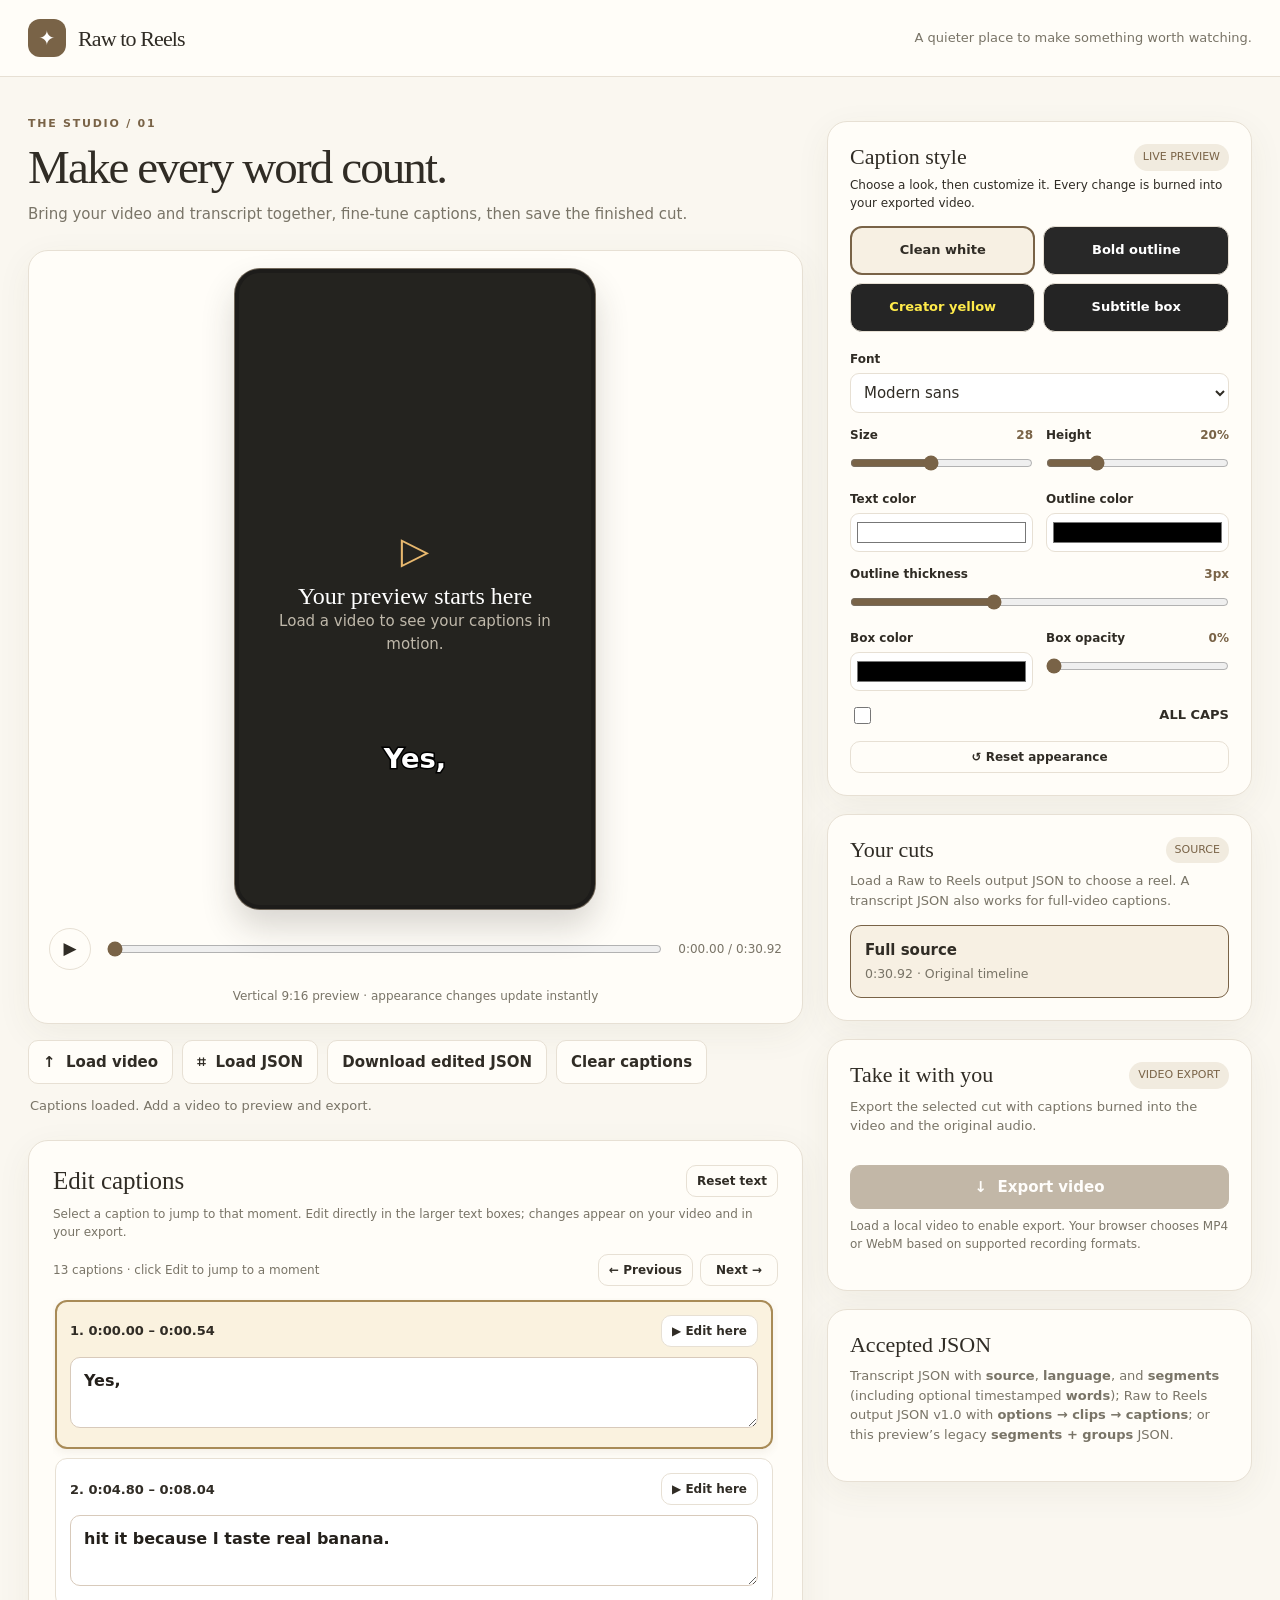
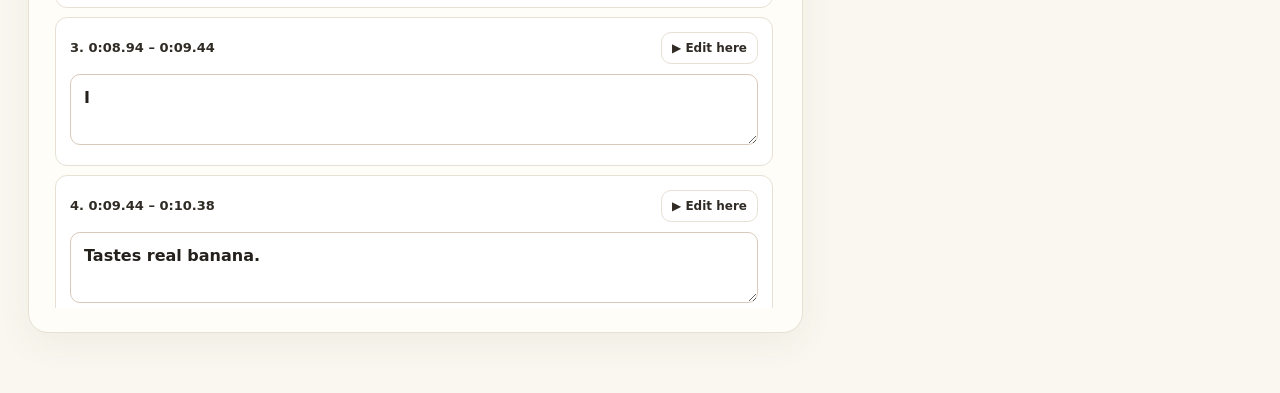
==== app/index.html @ eee66f41 "Dir set up, fodlers, files, etc" ====
<!doctype html>
<html lang="en">
<head>
<meta charset="utf-8">
<meta name="viewport" content="width=device-width,initial-scale=1">
<title>Raw to Reels · Caption Studio</title>
<style>
:root{color-scheme:light;--cream:#faf7f0;--paper:#fffdf8;--ink:#302c25;--muted:#797467;--line:#e7e0d4;--accent:#796347;--tint:#f1ebdf;--gold:#e8b86e}
*{box-sizing:border-box}body{margin:0;background:var(--cream);color:var(--ink);font:15px/1.5 system-ui,-apple-system,Segoe UI,sans-serif}button,input,select{font:inherit}button{cursor:pointer}button:disabled{opacity:.45;cursor:not-allowed}header{background:var(--paper);border-bottom:1px solid var(--line)}.shell{max-width:1320px;margin:auto;padding:0 28px}.topbar{min-height:76px;display:flex;align-items:center;justify-content:space-between;gap:20px}.brand{display:flex;align-items:center;gap:12px}.mark{width:38px;height:38px;background:var(--accent);color:white;border-radius:12px;display:grid;place-items:center;font-size:20px}.brand b{font-family:Georgia,serif;font-size:22px;font-weight:500;letter-spacing:-.04em}.topnote{color:var(--muted);font-size:13px}.layout{display:grid;grid-template-columns:minmax(0,1.55fr) minmax(310px,.85fr);gap:24px;padding-top:34px;padding-bottom:60px}.eyebrow{text-transform:uppercase;letter-spacing:.16em;font-size:11px;font-weight:700;color:var(--accent)}h1{font:normal clamp(32px,4vw,47px)/1.1 Georgia,serif;letter-spacing:-.04em;margin:8px 0 10px}h2{font:normal 22px Georgia,serif;margin:0}.intro{margin:0 0 24px;color:var(--muted)}.panel{background:var(--paper);border:1px solid var(--line);border-radius:20px;box-shadow:0 10px 35px #564a3010}.preview{padding:18px}.stage{position:relative;aspect-ratio:9/16;width:min(100%,360px);margin:0 auto;background:#24231f;border-radius:14px;overflow:hidden;display:grid;place-items:center}.stage video{width:100%;height:100%;object-fit:contain;display:none}.stage.has-video video{display:block}.placeholder{position:absolute;text-align:center;color:#bfb8aa;padding:20px}.placeholder .icon{display:block;font-size:37px;color:var(--gold);margin-bottom:5px}.placeholder strong{display:block;color:white;font:normal 24px Georgia,serif}.stage.has-video .placeholder{display:none}.caption-overlay{position:absolute;bottom:16%;left:6%;right:6%;text-align:center;color:#fff;font-size:clamp(18px,3vw,27px);font-weight:800;line-height:1.15;letter-spacing:-.025em;text-shadow:0 2px 5px #000,0 0 15px #000;pointer-events:none;white-space:pre-wrap}.caption-overlay .hot{color:#ffe49a}.playrow{display:flex;align-items:center;gap:14px;padding:19px 2px 7px}.playrow input{flex:1;min-width:65px;accent-color:var(--accent)}.time{font-size:12px;color:var(--muted);white-space:nowrap;font-variant-numeric:tabular-nums}.btn{background:var(--paper);border:1px solid var(--line);border-radius:10px;padding:10px 14px;color:var(--ink);font-weight:600;white-space:nowrap}.btn:hover:not(:disabled),.file-button:hover{background:var(--tint)}.btn.primary{background:var(--accent);border-color:var(--accent);color:#fff}.btn.primary:hover:not(:disabled){background:#5f4c35}.btn.small{font-size:12px;padding:6px 10px}.btn.play{width:42px;height:42px;border-radius:50%;padding:0;font-size:17px}.toolbar{display:flex;gap:9px;flex-wrap:wrap;margin-top:16px}.file-button{position:relative;display:inline-flex;align-items:center;justify-content:center}.file-button input{position:absolute;inset:0;width:100%;opacity:0;cursor:pointer}.status{font-size:13px;color:var(--muted);min-height:22px;margin:12px 2px 0}.status.error{color:#a54134}.sidebar{display:flex;flex-direction:column;gap:18px;padding-top:10px}.sidecard{padding:22px}.sidecard p{color:var(--muted);font-size:13px;margin:8px 0 15px}.sidehead{display:flex;justify-content:space-between;align-items:center;gap:10px}.badge{font-size:11px;color:var(--accent);background:var(--tint);border-radius:30px;padding:5px 9px;white-space:nowrap}.option{display:block;width:100%;text-align:left;border:1px solid var(--line);background:var(--paper);padding:13px 14px;margin-top:9px;border-radius:11px;color:var(--ink)}.option.active{border-color:var(--accent);background:#f7f0e3}.option strong{display:block}.option small{color:var(--muted)}.empty{border:1px dashed var(--line);border-radius:12px;padding:15px;color:var(--muted);font-size:13px;margin-top:13px}.export{width:100%;margin-top:14px}.hint{font-size:12px!important;line-height:1.5}.editcard{margin-top:22px;padding:22px}.editor-head{display:flex;align-items:center;justify-content:space-between;gap:12px}.editor-head .actions{display:flex;gap:8px}.editor{max-height:440px;overflow:auto;margin-top:14px;border-top:1px solid var(--line)}.cue{padding:13px 2px;border-bottom:1px solid var(--line)}.cue.on{background:#f8f1e5}.cue-top{display:flex;justify-content:space-between;gap:8px;align-items:center;color:var(--muted);font-size:12px;margin-bottom:7px}.cue input{width:100%;border:1px solid var(--line);border-radius:8px;background:#fff;color:var(--ink);padding:9px 11px}.cue input:focus{outline:2px solid var(--accent);outline-offset:1px}.editor-empty{color:var(--muted);font-size:13px;padding:16px 0}@media(max-width:870px){.layout{grid-template-columns:1fr}.sidebar{padding-top:0}.shell{padding-left:16px;padding-right:16px}}@media(max-width:500px){.topnote{display:none}.preview{padding:10px}.playrow{gap:8px}.sidecard,.editcard{padding:16px}}

/* Caption Studio v2 — accessible editor and WYSIWYG appearance */
.stage{container-type:inline-size;border:4px solid #1d1c1a;border-radius:25px;box-shadow:0 0 0 1px #72685a,0 18px 34px #302c2530}
.caption-overlay{bottom:20%;left:7%;right:7%;font-size:23px;line-height:1.2;font-weight:900;letter-spacing:0;text-shadow:none;overflow-wrap:anywhere;white-space:pre-wrap;z-index:3}
.caption-overlay .caption-text{display:inline-block;max-width:100%;padding:3px 9px;border-radius:7px;box-decoration-break:clone;-webkit-box-decoration-break:clone}
.preview-note{text-align:center;color:var(--muted);font-size:12px;margin:10px 0 0}
.stylecard{padding:22px}
.stylecard p{font-size:12px;margin:5px 0 14px}
.presets{display:grid;grid-template-columns:repeat(2,minmax(0,1fr));gap:8px;margin:12px 0 18px}
.preset{border:1px solid var(--line);border-radius:12px;padding:11px 8px;background:#fff;color:var(--ink);font-size:13px;font-weight:800;min-height:49px}
.preset.active{border:2px solid var(--accent);background:#f7f0e3;padding:10px 7px}
.preset[data-preset="bold"]{background:#282828;color:#fff}.preset[data-preset="yellow"]{background:#252525;color:#ffeb4a}.preset[data-preset="boxed"]{background:#242424;color:#fff}
.style-grid{display:grid;grid-template-columns:repeat(2,minmax(0,1fr));gap:13px}
.control{display:flex;flex-direction:column;gap:5px;min-width:0}
.control.wide{grid-column:1/-1}
.control>label,.control>span{font-size:12px;font-weight:700;color:var(--ink);display:flex;justify-content:space-between;gap:8px}
.control output{color:var(--accent);font-variant-numeric:tabular-nums}
.control select{width:100%;border-radius:9px;border:1px solid var(--line);padding:9px;background:#fff;color:var(--ink)}
.control input[type=range]{width:100%;accent-color:var(--accent);cursor:pointer;margin:6px 0}
.control input[type=color]{width:100%;height:39px;background:#fff;border:1px solid var(--line);border-radius:9px;cursor:pointer;padding:4px}
.control .checkrow{display:flex;align-items:center;gap:9px;font-size:13px;cursor:pointer}
.checkrow input{accent-color:var(--accent);width:17px;height:17px}
.reset-appearance{margin-top:14px;width:100%}
.editcard{padding:24px}
.editor-head h2{font-size:25px}
.editor-summary{display:flex;align-items:center;justify-content:space-between;gap:12px;margin:13px 0 7px;flex-wrap:wrap;color:var(--muted);font-size:12px}
.editor-nav{display:flex;gap:7px}
.editor-nav .btn{min-width:78px}
.editor{max-height:610px;border-top:0;margin-top:12px;scroll-behavior:smooth;padding:2px 5px 2px 2px}
.cue{padding:14px;margin-bottom:9px;border:1px solid var(--line);border-radius:12px;background:#fff;transition:border-color .14s,background .14s;scroll-margin-top:12px}
.cue.on{background:#faf2df;border:2px solid #a88b57;padding:13px;box-shadow:0 3px 10px #624c2914}
.cue-top{font-size:13px;margin-bottom:10px}
.cue-top strong{font-size:13px;color:var(--ink)}
.cue textarea{width:100%;min-height:64px;resize:vertical;border:1px solid #d8cabb;border-radius:10px;background:#fff;color:#24201b;padding:12px 13px;line-height:1.4;font-size:16px;font-weight:550;font-family:inherit}
.cue textarea:focus{outline:2px solid var(--accent);outline-offset:1px;border-color:transparent}
.cue .btn.small{background:#fff}
@media(max-width:500px){.stylecard{padding:16px}.cue textarea{font-size:16px}}
</style>
</head>
<body>
<header><div class="shell topbar"><div class="brand"><div class="mark">✦</div><b>Raw to Reels</b></div><span class="topnote">A quieter place to make something worth watching.</span></div></header>
<main class="shell layout">
<div>
<span class="eyebrow">The studio / 01</span><h1>Make every word count.</h1><p class="intro">Bring your video and transcript together, fine-tune captions, then save the finished cut.</p>
<section class="panel preview" aria-label="Video preview"><div class="stage" id="stage"><video id="video" playsinline preload="auto"></video><div class="placeholder"><span class="icon">▷</span><strong>Your preview starts here</strong><span>Load a video to see your captions in motion.</span></div><div class="caption-overlay" id="overlay" aria-live="off"><span class="caption-text" id="caption-text"></span></div></div><div class="playrow"><button class="btn play" id="play" type="button" aria-label="Play">▶</button><input id="scrub" type="range" min="0" max="30.92" step="0.001" value="0" aria-label="Playhead"><span class="time" id="time">0:00 / 0:31</span></div><p class="preview-note">Vertical 9:16 preview · appearance changes update instantly</p></section>
<div class="toolbar"><label class="btn file-button">↑ &nbsp;Load video<input id="video-file" type="file" accept="video/*,.mp4,.mov,.webm" aria-label="Load video"></label><label class="btn file-button">⌗ &nbsp;Load JSON<input id="json-file" type="file" accept=".json,application/json" aria-label="Load transcript or Raw to Reels JSON"></label><button class="btn" id="download-json" type="button">Download edited JSON</button><button class="btn" id="clear" type="button">Clear captions</button></div><p class="status" id="status" role="status">Sample captions loaded. Add a video, a transcript JSON, or a Raw to Reels output JSON.</p>
<section class="panel editcard"><div class="editor-head"><h2>Edit captions</h2><div class="actions"><button class="btn small" id="reset" type="button">Reset text</button></div></div>
<p class="hint" style="color:var(--muted);margin:8px 0 0">Select a caption to jump to that moment. Edit directly in the larger text boxes; changes appear on your video and in your export.</p>
<div class="editor-summary"><span id="cue-count">0 captions</span><div class="editor-nav"><button class="btn small" id="prev-cue" type="button">← Previous</button><button class="btn small" id="next-cue" type="button">Next →</button></div></div><div class="editor" id="editor"></div></section>
</div>
<aside class="sidebar"><section class="panel stylecard" aria-label="Caption appearance">
<div class="sidehead"><h2>Caption style</h2><span class="badge">LIVE PREVIEW</span></div><p>Choose a look, then customize it. Every change is burned into your exported video.</p>
<div class="presets" id="style-presets">
<button type="button" class="preset" data-preset="clean">Clean white</button>
<button type="button" class="preset" data-preset="bold">Bold outline</button>
<button type="button" class="preset" data-preset="yellow">Creator yellow</button>
<button type="button" class="preset" data-preset="boxed">Subtitle box</button>
</div>
<div class="style-grid">
<div class="control wide"><label for="cap-font">Font</label><select id="cap-font"><option value="system">Modern sans</option><option value="arial">Arial</option><option value="impact">Impact / condensed</option><option value="georgia">Georgia / serif</option></select></div>
<div class="control"><label for="cap-size">Size <output id="cap-size-value">28</output></label><input id="cap-size" type="range" min="14" max="46" step="1" value="28"></div>
<div class="control"><label for="cap-position">Height <output id="cap-position-value">20%</output></label><input id="cap-position" type="range" min="8" max="55" step="1" value="20"></div>
<div class="control"><label for="cap-color">Text color</label><input id="cap-color" type="color" value="#ffffff"></div>
<div class="control"><label for="cap-outline-color">Outline color</label><input id="cap-outline-color" type="color" value="#000000"></div>
<div class="control wide"><label for="cap-outline">Outline thickness <output id="cap-outline-value">3px</output></label><input id="cap-outline" type="range" min="0" max="8" step=".5" value="3"></div>
<div class="control"><label for="cap-bg-color">Box color</label><input id="cap-bg-color" type="color" value="#000000"></div>
<div class="control"><label for="cap-bg">Box opacity <output id="cap-bg-value">0%</output></label><input id="cap-bg" type="range" min="0" max="95" step="5" value="0"></div>
<div class="control wide"><label class="checkrow" for="cap-uppercase"><input type="checkbox" id="cap-uppercase"> ALL CAPS</label></div>
</div>
<button class="btn small reset-appearance" id="reset-style" type="button">↺ Reset appearance</button>
</section><section class="panel sidecard"><div class="sidehead"><h2>Your cuts</h2><span class="badge" id="option-count">SOURCE</span></div><p>Load a Raw to Reels output JSON to choose a reel. A transcript JSON also works for full-video captions.</p><div id="options"></div></section><section class="panel sidecard"><div class="sidehead"><h2>Take it with you</h2><span class="badge">VIDEO EXPORT</span></div><p>Export the selected cut with captions burned into the video and the original audio.</p><button class="btn primary export" id="export" type="button" disabled>↓ &nbsp;Export video</button><p class="hint" id="export-hint">Load a local video to enable export. Your browser chooses MP4 or WebM based on supported recording formats.</p></section><section class="panel sidecard"><h2>Accepted JSON</h2><p>Transcript JSON with <b>source</b>, <b>language</b>, and <b>segments</b> (including optional timestamped <b>words</b>); Raw to Reels output JSON v1.0 with <b>options → clips → captions</b>; or this preview’s legacy <b>segments + groups</b> JSON.</p></section></aside>
</main>
<script>
'use strict';
const $ = id => document.getElementById(id);
const video=$('video'),stage=$('stage'),scrub=$('scrub'),overlay=$('overlay'),editor=$('editor'),status=$('status');
let videoURL=null,videoFile=null,model=null,selected=-1,sourceTime=0,playing=false,exporting=false,raf=0,originalTexts=[];
const sampleWords=[
[['Yes,',0,.54],['hit',4.8,5.58],['it',5.58,6.1],['because',6.1,6.88],['I',6.88,7.16],['taste',7.16,7.38],['real',7.38,7.66],['banana.',7.66,8.04],['I',8.94,9.44]],
[['Tastes',9.44,9.64],['real',9.64,9.92],['banana.',9.92,10.38],["Let's",10.38,10.8],['go',10.8,10.9],['from',10.9,11.1],['the',11.1,11.2],['thing',11.2,11.64],['like',11.64,11.88],['that.',11.88,12.06],['The',12.34,12.56],['thing',12.56,12.72],['is',12.72,12.94],['usually',12.94,13.34],['when',13.34,13.58],['I',13.58,13.68],['have',13.68,13.84],['something',13.84,14.18],['banana',14.18,14.56]],
[["It's",14.56,15.06],['like',15.06,15.16],['that',15.16,15.3],['artificial',15.3,15.8],['gold',15.8,16.18],['banana.',16.18,16.76],['Yeah,',17.02,17.18],['like',17.22,17.4],['the',17.4,17.46],['banana',17.46,17.66],['ice',17.66,17.98],['cream',17.98,18.14],['sometimes.',18.14,18.52],['Yeah,',18.58,19.08],['I',19.08,19.44],['know',19.44,19.54],['exactly',19.54,19.76],['what',19.76,19.92],["you're",19.92,19.92],['talking',19.92,20.12],['about',20.12,20.36]],
[['But',20.36,20.88],['this',20.88,21.12],['tastes',21.12,21.28],['like',21.28,21.58],['real',21.58,22.06],['banana',22.06,22.56]],
[["It's",25.44,25.94],['hitting',25.94,26.08],['right',26.08,26.34],['literally',26.34,27],['in',27,27.44],['the',27.44,27.6],['ice',27.6,27.82],['group.',27.82,28.08],['Oh',28.2,28.36],['unbelievable.',28.36,29.52],['You',29.9,30.4],['have',30.4,30.52],['another',30.52,30.76],['one',30.76,30.92]]
];
const sampleRanges=[[[[0,0,0]]],[[[0,1,4]],[[0,5,7]]],[[[0,8,8]]],[[[1,0,2]]],[[[1,3,6]],[[1,7,9]]],[[[1,10,14]],[[1,15,18]]],[[[2,0,2]],[[2,3,5]]],[[[2,6,8]],[[2,9,12]]],[[[2,13,16]],[[2,17,20]]],[[[3,0,3]],[[3,4,5]]],[[[4,0,3]],[[4,4,7]]],[[[4,8,9]]],[[[4,10,13]]]];
const fmt=t=>`${Math.floor(t/60)}:${(t%60).toFixed(2).padStart(5,'0')}`;
function cue(start,end,text,reference){return {start,end,text,reference};}
function sample(){const cues=sampleRanges.map(lines=>{const words=lines.flatMap(line=>line.flatMap(([s,a,b])=>sampleWords[s].slice(a,b+1)));return cue(words[0][1],words.at(-1)[2],words.map(w=>w[0]).join(' '));});return {kind:'sample',raw:null,cues,options:[],extent:30.92};}
function validTime(t){return typeof t==='number'&&Number.isFinite(t)&&t>=0;}
function checkKeys(value,keys,label){if(!value||typeof value!=='object'||Array.isArray(value)||Object.keys(value).some(k=>!keys.includes(k)))throw Error(`${label} has unexpected fields.`);}
function fromReels(raw){
  checkKeys(raw,['schema_version','source','transcript_end_seconds','timestamp_unit','target_duration_seconds','options'],'Reel JSON');
  if(raw.schema_version!=='1.0'||typeof raw.source!=='string'||!validTime(raw.transcript_end_seconds)||raw.timestamp_unit!=='seconds_from_source_start')throw Error('Expected Raw to Reels output schema v1.0 with source times in seconds.');
  checkKeys(raw.target_duration_seconds,['min','max'],'Target duration');
  const target=raw.target_duration_seconds;
  if(!validTime(target.min)||!validTime(target.max)||target.min>target.max)throw Error('Invalid target duration range.');
  if(!Array.isArray(raw.options)||raw.options.length>3)throw Error('Options must contain at most three reels.');
  const seen=new Set();
  const options=raw.options.map((option,i)=>{
    checkKeys(option,['id','title','duration_seconds','clips'],`Option ${i+1}`);
    if(!/^option_[1-9][0-9]*$/.test(option.id)||seen.has(option.id)||typeof option.title!=='string'||!option.title.trim()||!Array.isArray(option.clips)||!option.clips.length||!validTime(option.duration_seconds)||option.duration_seconds===0)throw Error(`Invalid option ${i+1}.`);
    seen.add(option.id);let priorEnd=0,sum=0;
    const clips=option.clips.map((clip,j)=>{
      checkKeys(clip,['start','end','captions'],`Clip ${j+1}`);
      if(!validTime(clip.start)||!validTime(clip.end)||clip.start>=clip.end||clip.start<priorEnd||clip.end>raw.transcript_end_seconds||!Array.isArray(clip.captions)||!clip.captions.length)throw Error(`Option ${i+1}, clip ${j+1}: invalid source times or captions.`);
      priorEnd=clip.end;sum+=clip.end-clip.start;let last=clip.start;
      const captions=clip.captions.map((caption,k)=>{
        checkKeys(caption,['start','end','text'],`Caption ${k+1}`);
        if(!validTime(caption.start)||!validTime(caption.end)||caption.start<last||caption.start>=caption.end||caption.end>clip.end||typeof caption.text!=='string'||!caption.text.trim())throw Error(`Option ${i+1}, clip ${j+1}: invalid caption time or text.`);
        last=caption.end;return cue(caption.start,caption.end,caption.text,caption);
      });return {start:clip.start,end:clip.end,captions};
    });
    if(Math.abs(option.duration_seconds-Math.round(sum*100)/100)>.005)throw Error(`Option ${i+1} duration does not match its clips.`);
    return {...option,clips};
  });
  return {kind:'reels',raw,cues:[],options,extent:raw.transcript_end_seconds};
}
function fromTranscript(raw){
  if(typeof raw.source!=='string'||typeof raw.language!=='string'||!Array.isArray(raw.segments))throw Error('Transcript needs source, language, and segments.');
  let extent=0;const cues=[];
  raw.segments.forEach((seg,i)=>{
    if(!validTime(seg.start)||!validTime(seg.end)||seg.end<=seg.start||typeof seg.text!=='string')throw Error(`Segment ${i+1} needs valid start, end, and text.`);
    extent=Math.max(extent,seg.end);
    if(seg.words!==undefined){
      if(!Array.isArray(seg.words))throw Error(`Segment ${i+1} words must be an array.`);
      let batch=[],last=seg.start;
      const flush=()=>{if(batch.length){const items=batch;cues.push(cue(items[0].start,items.at(-1).end,items.map(w=>w.text).join(' '),{segment:i,words:items.map(w=>w.index)}));batch=[];}};
      seg.words.forEach((word,j)=>{
        if(typeof word.text!=='string'||!word.text.trim()||!validTime(word.start)||!validTime(word.end)||word.start<seg.start||word.end>seg.end||word.end<word.start||word.start<last)throw Error(`Segment ${i+1}, word ${j+1}: invalid text or timestamps.`);
        if(batch.length&&(batch.length>=5||word.start-last>.5))flush();
        batch.push({...word,end:Math.max(word.end,word.start+.045),index:j});last=word.end;
      });flush();
    }else if(seg.text.trim())cues.push(cue(seg.start,seg.end,seg.text,{segment:i}));
  });return {kind:'transcript',raw,cues,options:[],extent};
}
function fromLegacy(raw){
  if(!Array.isArray(raw.segments)||!Array.isArray(raw.groups))throw Error('Legacy JSON needs segments and groups.');
  let extent=0;
  raw.segments.forEach((row,i)=>{if(!Array.isArray(row))throw Error(`Invalid segment ${i+1}.`);row.forEach(w=>{if(!Array.isArray(w)||typeof w[0]!=='string'||!validTime(w[1])||!validTime(w[2])||w[2]<w[1])throw Error('Invalid legacy word.');extent=Math.max(extent,w[2]);});});
  const cues=raw.groups.map(lines=>{
    if(!Array.isArray(lines)||!lines.length)throw Error('Invalid legacy caption group.');
    const words=lines.flatMap(line=>{if(!Array.isArray(line))throw Error('Invalid legacy caption line.');return line.flatMap(r=>{if(!Array.isArray(r)||r.length!==3||!r.every(Number.isInteger)||!raw.segments[r[0]]||r[1]<0||r[2]<r[1]||r[2]>=raw.segments[r[0]].length)throw Error('Legacy group references an unknown word.');return raw.segments[r[0]].slice(r[1],r[2]+1);});});
    if(!words.length)throw Error('Empty legacy group.');return cue(words[0][1],words.at(-1)[2],words.map(w=>w[0].trim()).join(' '));
  });return {kind:'legacy',raw,cues,options:[],extent};
}
function setStatus(text,error=false){status.textContent=text;status.classList.toggle('error',error);}
function duration(){return videoURL&&Number.isFinite(video.duration)?video.duration:(model?.extent||0);}
function activeClips(){return selected<0?[{start:0,end:duration(),captions:model.cues}]:model.options[selected].clips;}
function reelDuration(){return activeClips().reduce((sum,c)=>sum+Math.max(0,c.end-c.start),0);}
function sourceAt(t){if(selected<0)return Math.min(t,duration());let elapsed=0;for(const clip of activeClips()){const length=clip.end-clip.start;if(t<elapsed+length)return clip.start+(t-elapsed);elapsed+=length;}return activeClips().at(-1)?.end||0;}
function elapsedAt(t){if(selected<0)return t;let elapsed=0;for(const c of activeClips()){if(t<c.start)return elapsed;if(t<=c.end)return elapsed+t-c.start;elapsed+=c.end-c.start;}return elapsed;}
function activeCue(time){const clip=activeClips().find(c=>time>=c.start&&time<c.end);return clip?.captions.find(c=>time>=c.start&&time<c.end)||null;}
let lastActiveIndex=-1;
function paint(){
 const total=reelDuration();scrub.max=String(total||0);scrub.value=String(Math.min(elapsedAt(sourceTime),total));
 $('time').textContent=`${fmt(Number(scrub.value))} / ${fmt(total)}`;
 const c=activeCue(sourceTime);$('caption-text').textContent=c?.text||'';
 const index=visibleCues().indexOf(c);
 if(index!==lastActiveIndex){
  editor.querySelectorAll('.cue.on').forEach(el=>el.classList.remove('on'));
  const active=editor.querySelector(`.cue[data-index="${index}"]`);
  if(active){active.classList.add('on');if(playing && !editor.contains(document.activeElement))active.scrollIntoView({behavior:'smooth',block:'nearest'});}
  lastActiveIndex=index;
 }
}
function visibleCues(){return selected<0?model.cues:activeClips().flatMap(c=>c.captions);}
function stop(){playing=false;cancelAnimationFrame(raf);video.pause();$('play').textContent='▶';$('play').setAttribute('aria-label','Play');}
function update(){stop();sourceTime=sourceAt(0);if(videoURL&&Number.isFinite(video.duration))video.currentTime=Math.min(sourceTime,video.duration);paint();renderOptions();renderEditor();}
function renderOptions(){const root=$('options');root.replaceChildren();const all=[{title:'Full source',duration:duration()},...model.options.map(o=>({title:o.title,duration:o.duration_seconds}))];all.forEach((o,i)=>{const button=document.createElement('button');button.type='button';button.className=`option${selected===i-1?' active':''}`;const title=document.createElement('strong'),sub=document.createElement('small');title.textContent=o.title;sub.textContent=`${fmt(o.duration)} · ${i?'Edited reel':'Original timeline'}`;button.append(title,sub);button.addEventListener('click',()=>{if(exporting)return;selected=i-1;update();});root.append(button);});$('option-count').textContent=model.options.length?`${model.options.length} REEL${model.options.length>1?'S':''}`:'SOURCE';}
function jumpToCue(index,scroll=true){
 const cues=visibleCues();const c=cues[Math.max(0,Math.min(index,cues.length-1))];if(!c)return;
 stop();sourceTime=c.start;if(videoURL)video.currentTime=Math.min(c.start,video.duration||c.start);
 lastActiveIndex=-1;paint();
 if(scroll)editor.querySelector(`.cue[data-index="${cues.indexOf(c)}"]`)?.scrollIntoView({behavior:'smooth',block:'nearest'});
}
function renderEditor(){
 editor.replaceChildren();lastActiveIndex=-1;const cues=visibleCues();
 $('cue-count').textContent=`${cues.length} caption${cues.length===1?'':'s'} · click Edit to jump to a moment`;
 $('prev-cue').disabled=$('next-cue').disabled=!cues.length;
 if(!cues.length){editor.innerHTML='<div class="editor-empty">No spoken captions in this selection.</div>';$('reset').disabled=true;return;}
 $('reset').disabled=false;
 const fragment=document.createDocumentFragment();
 cues.forEach((c,i)=>{
  const row=document.createElement('div');row.className='cue';row.dataset.index=i;
  const top=document.createElement('div');top.className='cue-top';
  const label=document.createElement('strong');label.textContent=`${i+1}. ${fmt(c.start)} – ${fmt(c.end)}`;
  const jump=document.createElement('button');jump.type='button';jump.className='btn small';jump.textContent='▶ Edit here';jump.addEventListener('click',()=>jumpToCue(i));
  top.append(label,jump);
  const input=document.createElement('textarea');input.rows=2;input.value=c.text;input.setAttribute('aria-label',`Caption ${i+1} text`);input.spellcheck=true;
  input.addEventListener('focus',()=>{if(!playing&&Math.abs(sourceTime-c.start)>.05)jumpToCue(i,false);});
  input.addEventListener('input',()=>{c.text=input.value;paint();});
  row.append(top,input);fragment.append(row);
 });editor.append(fragment);paint();
}
function loadModel(next){stop();model=next;selected=-1;originalTexts=next.cues.map(c=>c.text);next.options.forEach(o=>o.clips.forEach(cl=>cl.captions.forEach(c=>originalTexts.push(c.text))));update();setStatus(next.kind==='reels'?`Loaded ${next.options.length} reel option${next.options.length===1?'':'s'}. Select a cut and export it with your video.`:'Captions loaded. Add a video to preview and export.');}
function allCues(){return [...model.cues,...model.options.flatMap(o=>o.clips.flatMap(c=>c.captions))];}
$('prev-cue').addEventListener('click',()=>jumpToCue(Math.max(0,(visibleCues().findIndex(c=>c===activeCue(sourceTime))<0?visibleCues().findIndex(c=>c.start>sourceTime):visibleCues().findIndex(c=>c===activeCue(sourceTime)))-1)));
$('next-cue').addEventListener('click',()=>{const cues=visibleCues();const current=cues.findIndex(c=>c===activeCue(sourceTime));const upcoming=cues.findIndex(c=>c.start>sourceTime+.025);jumpToCue(upcoming>=0?upcoming:Math.min(cues.length-1,current+1));});
$('reset').addEventListener('click',()=>{allCues().forEach((c,i)=>{c.text=originalTexts[i];if(c.reference&&model.kind==='reels')c.reference.text=c.text;});renderEditor();});
$('clear').addEventListener('click',()=>loadModel({kind:'empty',raw:null,cues:[],options:[],extent:videoURL?duration():0}));
$('json-file').addEventListener('change',async e=>{const file=e.target.files[0];if(!file)return;try{const raw=JSON.parse(await file.text());const next=raw.schema_version!==undefined||raw.options!==undefined?fromReels(raw):Array.isArray(raw.segments)&&raw.groups!==undefined?fromLegacy(raw):fromTranscript(raw);loadModel(next);}catch(err){setStatus(`Could not load JSON: ${err.message}`,true);}e.target.value='';});
$('download-json').addEventListener('click',()=>{let payload;if(model.kind==='reels'){allCues().forEach(c=>{if(c.reference)c.reference.text=c.text;});payload=model.raw;}else if(model.kind==='transcript'){payload=structuredClone(model.raw);model.cues.forEach(c=>{if(c.reference?.words){const words=payload.segments[c.reference.segment].words;const edited=c.text.trim().split(/\s+/);if(edited.length===c.reference.words.length)c.reference.words.forEach((index,i)=>words[index].text=edited[i]);else payload.segments[c.reference.segment].text=c.text;}else if(c.reference)payload.segments[c.reference.segment].text=c.text;});}else payload={segments:allCues().map(c=>[[c.text,c.start,c.end]]),groups:allCues().map((_,i)=>[[[i,0,0]]])};const url=URL.createObjectURL(new Blob([JSON.stringify(payload,null,2)],{type:'application/json'}));const a=document.createElement('a');a.href=url;a.download='edited_captions.json';a.click();setTimeout(()=>URL.revokeObjectURL(url),60000);});
$('video-file').addEventListener('change',e=>{const file=e.target.files[0];if(!file)return;stop();if(videoURL)URL.revokeObjectURL(videoURL);videoFile=file;videoURL=URL.createObjectURL(file);video.src=videoURL;stage.classList.add('has-video');$('export').disabled=false;$('export-hint').textContent='Recording happens in real time. Keep this tab open until your download begins.';video.addEventListener('loadedmetadata',()=>{if(model.kind==='empty')model.extent=video.duration;update();},{once:true});setStatus(`Video ready: ${file.name}. Captions and audio will be included in export.`);e.target.value='';});
function tick(){if(!playing)return;sourceTime=videoURL?video.currentTime:sourceTime+1/60;if(selected>=0){const clips=activeClips();const current=clips.find(c=>sourceTime>=c.start-.03&&sourceTime<c.end-.02);if(!current){const next=clips.find(c=>c.start>=sourceTime-.05);if(next){sourceTime=next.start;if(videoURL)video.currentTime=next.start;}else{sourceTime=clips.at(-1).end;stop();paint();return;}}}if(sourceTime>=duration()){stop();paint();return;}paint();raf=requestAnimationFrame(tick);}
$('play').addEventListener('click',async()=>{if(exporting)return;if(playing){stop();return;}if(elapsedAt(sourceTime)>=reelDuration()-.01){sourceTime=sourceAt(0);}if(videoURL){video.currentTime=sourceTime;try{await video.play();}catch(err){setStatus(`Video cannot play: ${err.message}`,true);return;}}playing=true;$('play').textContent='Ⅱ';$('play').setAttribute('aria-label','Pause');raf=requestAnimationFrame(tick);});
scrub.addEventListener('input',()=>{stop();sourceTime=sourceAt(Number(scrub.value));if(videoURL)video.currentTime=Math.min(sourceTime,video.duration||sourceTime);paint();});video.addEventListener('ended',()=>{stop();paint();});
function recordingType(){const types=['video/mp4;codecs=avc1.42E01E,mp4a.40.2','video/webm;codecs=vp9,opus','video/webm;codecs=vp8,opus','video/webm','video/mp4'];return types.find(t=>MediaRecorder.isTypeSupported(t))||'';}
function seekTo(element,time){return new Promise((resolve,reject)=>{if(Math.abs(element.currentTime-time)<.005&&element.readyState>=2){resolve();return;}const done=()=>{cleanup();resolve();},fail=()=>{cleanup();reject(Error('Could not seek the video.'));},cleanup=()=>{element.removeEventListener('seeked',done);element.removeEventListener('error',fail);};element.addEventListener('seeked',done,{once:true});element.addEventListener('error',fail,{once:true});element.currentTime=time;});}
function fontFamily(){return {system:'system-ui, sans-serif',arial:'Arial, sans-serif',impact:'Impact, "Arial Narrow", sans-serif',georgia:'Georgia, serif'}[captionStyle.font]||'system-ui, sans-serif';}
function rgba(hex,alpha){const h=hex.replace('#','');const parts=[0,2,4].map(i=>parseInt(h.slice(i,i+2),16));return `rgba(${parts.join(',')},${alpha})`;}
function wrapCaption(ctx,text,maxWidth){
 const lines=[];
 for(const block of text.split('\n')){
  let line='';
  for(const word of block.split(/\s+/).filter(Boolean)){
   const next=line?line+' '+word:word;
   if(line&&ctx.measureText(next).width>maxWidth){lines.push(line);line=word;}else line=next;
  }lines.push(line);
 }
 return lines.filter(Boolean);
}
function drawFrame(ctx,canvas,media,c){
 const w=canvas.width,h=canvas.height;ctx.fillStyle='#201f1b';ctx.fillRect(0,0,w,h);
 if(media.readyState>=2&&media.videoWidth&&media.videoHeight){const scale=Math.min(w/media.videoWidth,h/media.videoHeight);const dw=media.videoWidth*scale,dh=media.videoHeight*scale;ctx.drawImage(media,(w-dw)/2,(h-dh)/2,dw,dh);}
 if(!c||!c.text.trim())return;
 const s=captionStyle,ratio=w/360,font=s.size*ratio,lineHeight=font*1.2;
 const text=s.uppercase?c.text.toLocaleUpperCase():c.text;
 ctx.save();ctx.font=`900 ${font}px ${fontFamily()}`;ctx.textAlign='center';ctx.textBaseline='middle';ctx.lineJoin='round';
 const maxTextWidth=w*.80,lines=wrapCaption(ctx,text,maxTextWidth),padX=9*ratio,padY=5*ratio;
 const boxHeight=lines.length*lineHeight+padY*2;
 const top=h*(1-s.position/100)-boxHeight;
 const boxWidth=Math.min(w*.86,Math.max(...lines.map(line=>ctx.measureText(line).width))+padX*2);
 if(s.bg>0){ctx.fillStyle=rgba(s.bgColor,s.bg/100);const bx=(w-boxWidth)/2;const r=7*ratio;ctx.beginPath();ctx.roundRect?ctx.roundRect(bx,top,boxWidth,boxHeight,r):ctx.rect(bx,top,boxWidth,boxHeight);ctx.fill();}
 ctx.fillStyle=s.color;ctx.strokeStyle=s.outlineColor;ctx.lineWidth=s.outline*ratio*2;
 lines.forEach((line,i)=>{const y=top+padY+(i+.5)*lineHeight;if(s.outline>0)ctx.strokeText(line,w/2,y);ctx.fillText(line,w/2,y);});
 ctx.restore();
}
async function exportVideo(){if(!videoURL||exporting)return;if(!window.MediaRecorder||!HTMLCanvasElement.prototype.captureStream){setStatus('This browser cannot record canvas video. Try a current Chrome, Edge, or Safari.',true);return;}const mime=recordingType();if(!mime){setStatus('This browser does not support MP4 or WebM recording.',true);return;}const clips=activeClips().filter(c=>c.end>c.start);if(!clips.length){setStatus('This cut has no footage to export.',true);return;}if(clips.some(c=>c.end>video.duration+.05)){setStatus('A cut ends after the uploaded video. Load the matching source video.',true);return;}
  exporting=true;stop();$('export').disabled=true;$('export').textContent='Exporting…';setStatus('Exporting in real time. Keep this tab open.');let worker,ctxAudio,stream,recorder,frameId,objectUrl;
  try{
    worker=document.createElement('video');worker.src=videoURL;worker.preload='auto';worker.playsInline=true;worker.muted=false;await new Promise((resolve,reject)=>{if(worker.readyState>=2){resolve();return;}worker.addEventListener('loadeddata',resolve,{once:true});worker.addEventListener('error',()=>reject(Error('Could not decode the video.')),{once:true});});
    const canvas=document.createElement('canvas');canvas.width=720;canvas.height=1280;const ctx=canvas.getContext('2d');
    stream=canvas.captureStream(30);const AudioContextClass=window.AudioContext||window.webkitAudioContext;if(AudioContextClass){ctxAudio=new AudioContextClass();await ctxAudio.resume();const source=ctxAudio.createMediaElementSource(worker),dest=ctxAudio.createMediaStreamDestination();source.connect(dest);dest.stream.getAudioTracks().forEach(track=>stream.addTrack(track));}
    const chunks=[];recorder=new MediaRecorder(stream,{mimeType:mime,videoBitsPerSecond:5000000});recorder.ondataavailable=e=>{if(e.data.size)chunks.push(e.data);};const finished=new Promise((resolve,reject)=>{recorder.onstop=resolve;recorder.onerror=()=>reject(Error('Recording failed.'));});
    for(let i=0;i<clips.length;i++){
      const clip=clips[i];await seekTo(worker,clip.start);drawFrame(ctx,canvas,worker,clip.captions.find(c=>clip.start>=c.start&&clip.start<c.end));
      if(i===0)recorder.start(250);else recorder.resume();
      await worker.play();
      await new Promise((resolve,reject)=>{const render=()=>{try{drawFrame(ctx,canvas,worker,clip.captions.find(c=>worker.currentTime>=c.start&&worker.currentTime<c.end));if(worker.currentTime>=clip.end-.015||worker.ended){worker.pause();cancelAnimationFrame(frameId);resolve();}else frameId=requestAnimationFrame(render);}catch(err){reject(err);}};frameId=requestAnimationFrame(render);});
      if(i<clips.length-1)recorder.pause();
    }
    recorder.stop();await finished;
    const ext=mime.includes('mp4')?'mp4':'webm';objectUrl=URL.createObjectURL(new Blob(chunks,{type:mime}));const a=document.createElement('a');a.href=objectUrl;a.download=`${selected<0?'captioned_video':model.options[selected].title.toLowerCase().replace(/[^a-z0-9]+/g,'_').replace(/^_|_$/g,'')||'reel'}.${ext}`;a.click();setStatus(`Download ready: ${a.download}`);setTimeout(()=>URL.revokeObjectURL(objectUrl),60000);
  }catch(err){setStatus(`Export failed: ${err.message}`,true);if(recorder&&recorder.state!=='inactive')recorder.stop();}finally{cancelAnimationFrame(frameId);worker?.pause();worker?.removeAttribute('src');worker?.load();stream?.getTracks().forEach(track=>track.stop());if(ctxAudio)await ctxAudio.close();exporting=false;$('export').disabled=false;$('export').innerHTML='↓ &nbsp;Export video';}
}
$('export').addEventListener('click',exportVideo);

const DEFAULT_STYLE=Object.freeze({font:'system',size:28,position:20,color:'#ffffff',outlineColor:'#000000',outline:3,bgColor:'#000000',bg:0,uppercase:false});
const STYLE_PRESETS={
 clean:{font:'system',size:28,position:20,color:'#ffffff',outlineColor:'#000000',outline:3,bgColor:'#000000',bg:0,uppercase:false},
 bold:{font:'impact',size:35,position:22,color:'#ffffff',outlineColor:'#000000',outline:5,bgColor:'#000000',bg:0,uppercase:true},
 yellow:{font:'system',size:30,position:20,color:'#ffe34f',outlineColor:'#000000',outline:4,bgColor:'#000000',bg:0,uppercase:true},
 boxed:{font:'arial',size:25,position:17,color:'#ffffff',outlineColor:'#000000',outline:0,bgColor:'#000000',bg:75,uppercase:false}
};
let captionStyle={...DEFAULT_STYLE};
const STYLE_FIELDS={font:'cap-font',size:'cap-size',position:'cap-position',color:'cap-color',outlineColor:'cap-outline-color',outline:'cap-outline',bgColor:'cap-bg-color',bg:'cap-bg',uppercase:'cap-uppercase'};
function updateStylePreview(){
 const s=captionStyle,base=stage.clientWidth||360,scale=base/360;
 overlay.style.bottom=`${s.position}%`;
 overlay.style.fontFamily=fontFamily();overlay.style.fontSize=`${s.size*scale}px`;
 $('caption-text').style.color=s.color;
 $('caption-text').style.webkitTextStroke=`${s.outline*scale}px ${s.outlineColor}`;
 $('caption-text').style.paintOrder='stroke fill';
 $('caption-text').style.background=rgba(s.bgColor,s.bg/100);
 $('caption-text').style.textTransform=s.uppercase?'uppercase':'none';
 $('cap-size-value').textContent=String(s.size);
 $('cap-position-value').textContent=`${s.position}%`;
 $('cap-outline-value').textContent=`${s.outline}px`;
 $('cap-bg-value').textContent=`${s.bg}%`;
 for(const [key,id] of Object.entries(STYLE_FIELDS)){$(id)[key==='uppercase'?'checked':'value']=s[key];}
 document.querySelectorAll('[data-preset]').forEach(button=>{
  const preset=STYLE_PRESETS[button.dataset.preset];const active=Object.keys(preset).every(key=>preset[key]===s[key]);
  button.classList.toggle('active',active);button.setAttribute('aria-pressed',String(active));
 });
}
for(const [key,id] of Object.entries(STYLE_FIELDS)){$(id).addEventListener(key==='uppercase'?'change':'input',()=>{
 captionStyle[key]=key==='uppercase'?$(id).checked:['size','position','outline','bg'].includes(key)?Number($(id).value):$(id).value;
 updateStylePreview();
});}
document.querySelectorAll('[data-preset]').forEach(button=>button.addEventListener('click',()=>{captionStyle={...STYLE_PRESETS[button.dataset.preset]};updateStylePreview();}));
$('reset-style').addEventListener('click',()=>{captionStyle={...DEFAULT_STYLE};updateStylePreview();});
if('ResizeObserver' in window)new ResizeObserver(updateStylePreview).observe(stage);
window.addEventListener('resize',updateStylePreview);
updateStylePreview();

loadModel(sample());
</script>
</body>
</html>
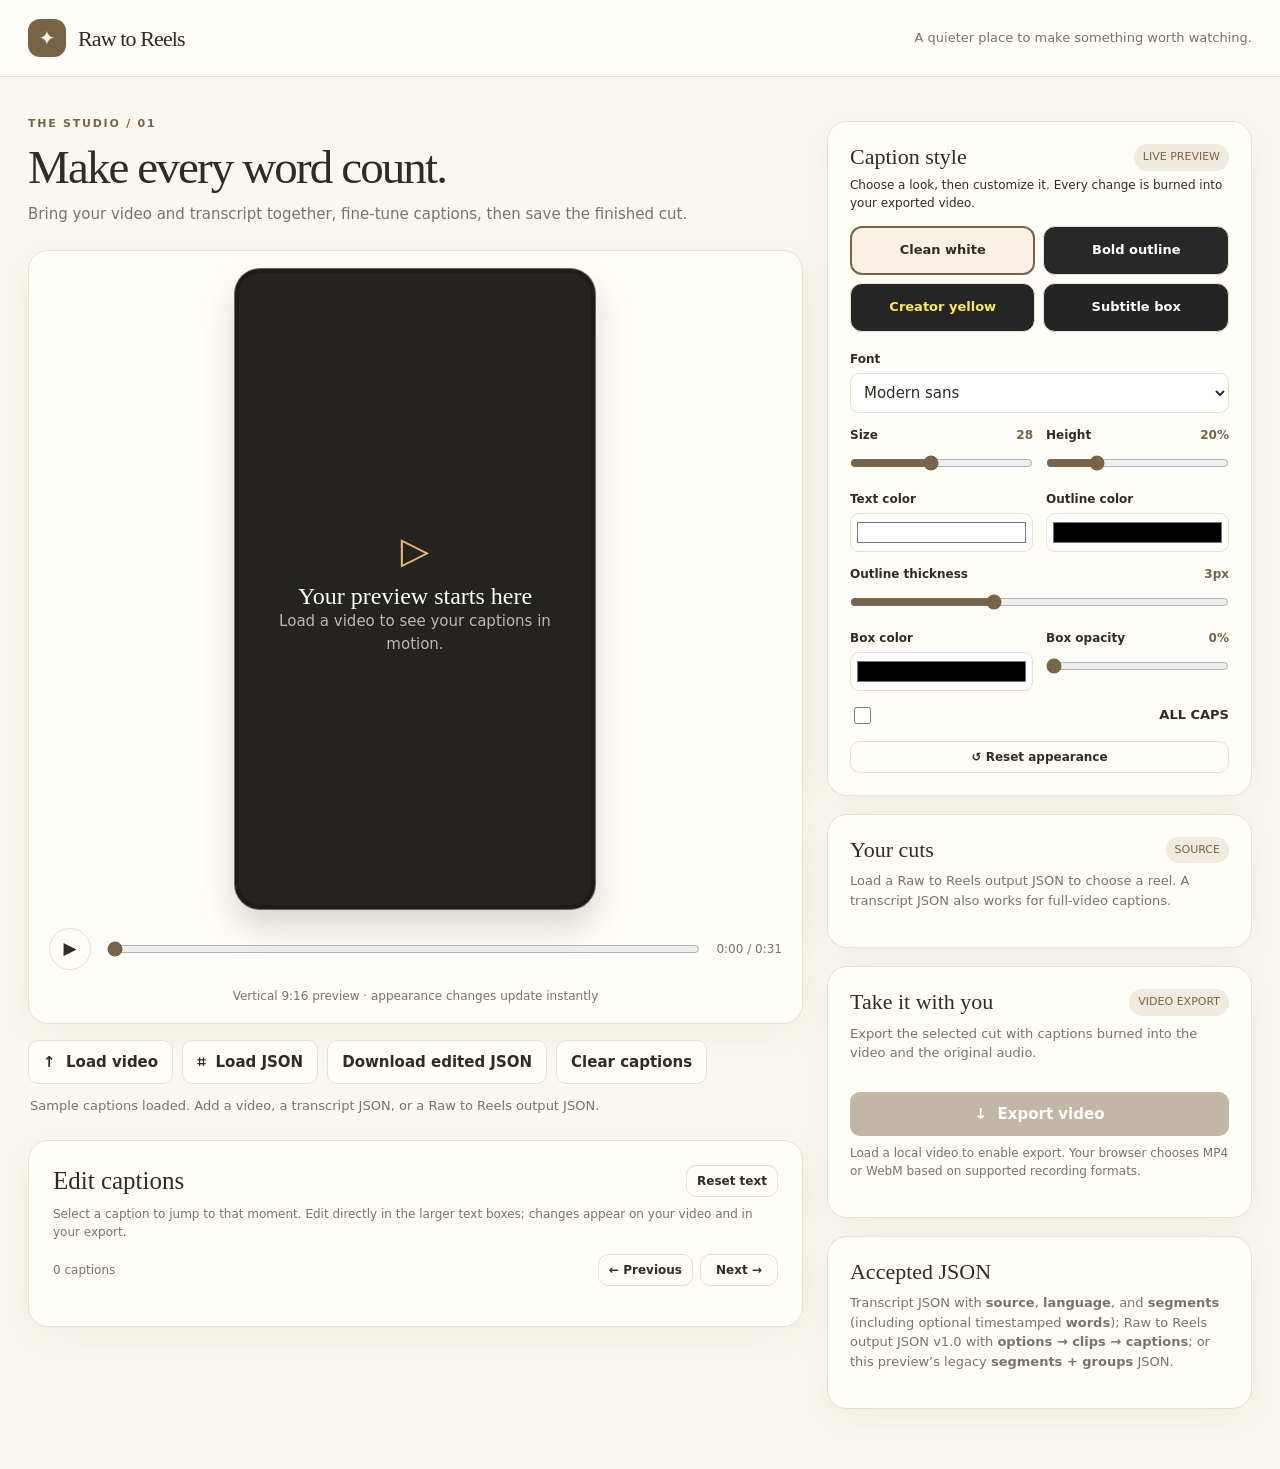
==== commit 15d6418a: "Reorganize the project folder structure The repo had grown to thirteen root entries and six levels o" ====
--- a/app/index.html
+++ b/app/index.html
@@ -4,47 +4,8 @@
 <meta charset="utf-8">
 <meta name="viewport" content="width=device-width,initial-scale=1">
 <title>Raw to Reels · Caption Studio</title>
-<style>
-:root{color-scheme:light;--cream:#faf7f0;--paper:#fffdf8;--ink:#302c25;--muted:#797467;--line:#e7e0d4;--accent:#796347;--tint:#f1ebdf;--gold:#e8b86e}
-*{box-sizing:border-box}body{margin:0;background:var(--cream);color:var(--ink);font:15px/1.5 system-ui,-apple-system,Segoe UI,sans-serif}button,input,select{font:inherit}button{cursor:pointer}button:disabled{opacity:.45;cursor:not-allowed}header{background:var(--paper);border-bottom:1px solid var(--line)}.shell{max-width:1320px;margin:auto;padding:0 28px}.topbar{min-height:76px;display:flex;align-items:center;justify-content:space-between;gap:20px}.brand{display:flex;align-items:center;gap:12px}.mark{width:38px;height:38px;background:var(--accent);color:white;border-radius:12px;display:grid;place-items:center;font-size:20px}.brand b{font-family:Georgia,serif;font-size:22px;font-weight:500;letter-spacing:-.04em}.topnote{color:var(--muted);font-size:13px}.layout{display:grid;grid-template-columns:minmax(0,1.55fr) minmax(310px,.85fr);gap:24px;padding-top:34px;padding-bottom:60px}.eyebrow{text-transform:uppercase;letter-spacing:.16em;font-size:11px;font-weight:700;color:var(--accent)}h1{font:normal clamp(32px,4vw,47px)/1.1 Georgia,serif;letter-spacing:-.04em;margin:8px 0 10px}h2{font:normal 22px Georgia,serif;margin:0}.intro{margin:0 0 24px;color:var(--muted)}.panel{background:var(--paper);border:1px solid var(--line);border-radius:20px;box-shadow:0 10px 35px #564a3010}.preview{padding:18px}.stage{position:relative;aspect-ratio:9/16;width:min(100%,360px);margin:0 auto;background:#24231f;border-radius:14px;overflow:hidden;display:grid;place-items:center}.stage video{width:100%;height:100%;object-fit:contain;display:none}.stage.has-video video{display:block}.placeholder{position:absolute;text-align:center;color:#bfb8aa;padding:20px}.placeholder .icon{display:block;font-size:37px;color:var(--gold);margin-bottom:5px}.placeholder strong{display:block;color:white;font:normal 24px Georgia,serif}.stage.has-video .placeholder{display:none}.caption-overlay{position:absolute;bottom:16%;left:6%;right:6%;text-align:center;color:#fff;font-size:clamp(18px,3vw,27px);font-weight:800;line-height:1.15;letter-spacing:-.025em;text-shadow:0 2px 5px #000,0 0 15px #000;pointer-events:none;white-space:pre-wrap}.caption-overlay .hot{color:#ffe49a}.playrow{display:flex;align-items:center;gap:14px;padding:19px 2px 7px}.playrow input{flex:1;min-width:65px;accent-color:var(--accent)}.time{font-size:12px;color:var(--muted);white-space:nowrap;font-variant-numeric:tabular-nums}.btn{background:var(--paper);border:1px solid var(--line);border-radius:10px;padding:10px 14px;color:var(--ink);font-weight:600;white-space:nowrap}.btn:hover:not(:disabled),.file-button:hover{background:var(--tint)}.btn.primary{background:var(--accent);border-color:var(--accent);color:#fff}.btn.primary:hover:not(:disabled){background:#5f4c35}.btn.small{font-size:12px;padding:6px 10px}.btn.play{width:42px;height:42px;border-radius:50%;padding:0;font-size:17px}.toolbar{display:flex;gap:9px;flex-wrap:wrap;margin-top:16px}.file-button{position:relative;display:inline-flex;align-items:center;justify-content:center}.file-button input{position:absolute;inset:0;width:100%;opacity:0;cursor:pointer}.status{font-size:13px;color:var(--muted);min-height:22px;margin:12px 2px 0}.status.error{color:#a54134}.sidebar{display:flex;flex-direction:column;gap:18px;padding-top:10px}.sidecard{padding:22px}.sidecard p{color:var(--muted);font-size:13px;margin:8px 0 15px}.sidehead{display:flex;justify-content:space-between;align-items:center;gap:10px}.badge{font-size:11px;color:var(--accent);background:var(--tint);border-radius:30px;padding:5px 9px;white-space:nowrap}.option{display:block;width:100%;text-align:left;border:1px solid var(--line);background:var(--paper);padding:13px 14px;margin-top:9px;border-radius:11px;color:var(--ink)}.option.active{border-color:var(--accent);background:#f7f0e3}.option strong{display:block}.option small{color:var(--muted)}.empty{border:1px dashed var(--line);border-radius:12px;padding:15px;color:var(--muted);font-size:13px;margin-top:13px}.export{width:100%;margin-top:14px}.hint{font-size:12px!important;line-height:1.5}.editcard{margin-top:22px;padding:22px}.editor-head{display:flex;align-items:center;justify-content:space-between;gap:12px}.editor-head .actions{display:flex;gap:8px}.editor{max-height:440px;overflow:auto;margin-top:14px;border-top:1px solid var(--line)}.cue{padding:13px 2px;border-bottom:1px solid var(--line)}.cue.on{background:#f8f1e5}.cue-top{display:flex;justify-content:space-between;gap:8px;align-items:center;color:var(--muted);font-size:12px;margin-bottom:7px}.cue input{width:100%;border:1px solid var(--line);border-radius:8px;background:#fff;color:var(--ink);padding:9px 11px}.cue input:focus{outline:2px solid var(--accent);outline-offset:1px}.editor-empty{color:var(--muted);font-size:13px;padding:16px 0}@media(max-width:870px){.layout{grid-template-columns:1fr}.sidebar{padding-top:0}.shell{padding-left:16px;padding-right:16px}}@media(max-width:500px){.topnote{display:none}.preview{padding:10px}.playrow{gap:8px}.sidecard,.editcard{padding:16px}}
-
-/* Caption Studio v2 — accessible editor and WYSIWYG appearance */
-.stage{container-type:inline-size;border:4px solid #1d1c1a;border-radius:25px;box-shadow:0 0 0 1px #72685a,0 18px 34px #302c2530}
-.caption-overlay{bottom:20%;left:7%;right:7%;font-size:23px;line-height:1.2;font-weight:900;letter-spacing:0;text-shadow:none;overflow-wrap:anywhere;white-space:pre-wrap;z-index:3}
-.caption-overlay .caption-text{display:inline-block;max-width:100%;padding:3px 9px;border-radius:7px;box-decoration-break:clone;-webkit-box-decoration-break:clone}
-.preview-note{text-align:center;color:var(--muted);font-size:12px;margin:10px 0 0}
-.stylecard{padding:22px}
-.stylecard p{font-size:12px;margin:5px 0 14px}
-.presets{display:grid;grid-template-columns:repeat(2,minmax(0,1fr));gap:8px;margin:12px 0 18px}
-.preset{border:1px solid var(--line);border-radius:12px;padding:11px 8px;background:#fff;color:var(--ink);font-size:13px;font-weight:800;min-height:49px}
-.preset.active{border:2px solid var(--accent);background:#f7f0e3;padding:10px 7px}
-.preset[data-preset="bold"]{background:#282828;color:#fff}.preset[data-preset="yellow"]{background:#252525;color:#ffeb4a}.preset[data-preset="boxed"]{background:#242424;color:#fff}
-.style-grid{display:grid;grid-template-columns:repeat(2,minmax(0,1fr));gap:13px}
-.control{display:flex;flex-direction:column;gap:5px;min-width:0}
-.control.wide{grid-column:1/-1}
-.control>label,.control>span{font-size:12px;font-weight:700;color:var(--ink);display:flex;justify-content:space-between;gap:8px}
-.control output{color:var(--accent);font-variant-numeric:tabular-nums}
-.control select{width:100%;border-radius:9px;border:1px solid var(--line);padding:9px;background:#fff;color:var(--ink)}
-.control input[type=range]{width:100%;accent-color:var(--accent);cursor:pointer;margin:6px 0}
-.control input[type=color]{width:100%;height:39px;background:#fff;border:1px solid var(--line);border-radius:9px;cursor:pointer;padding:4px}
-.control .checkrow{display:flex;align-items:center;gap:9px;font-size:13px;cursor:pointer}
-.checkrow input{accent-color:var(--accent);width:17px;height:17px}
-.reset-appearance{margin-top:14px;width:100%}
-.editcard{padding:24px}
-.editor-head h2{font-size:25px}
-.editor-summary{display:flex;align-items:center;justify-content:space-between;gap:12px;margin:13px 0 7px;flex-wrap:wrap;color:var(--muted);font-size:12px}
-.editor-nav{display:flex;gap:7px}
-.editor-nav .btn{min-width:78px}
-.editor{max-height:610px;border-top:0;margin-top:12px;scroll-behavior:smooth;padding:2px 5px 2px 2px}
-.cue{padding:14px;margin-bottom:9px;border:1px solid var(--line);border-radius:12px;background:#fff;transition:border-color .14s,background .14s;scroll-margin-top:12px}
-.cue.on{background:#faf2df;border:2px solid #a88b57;padding:13px;box-shadow:0 3px 10px #624c2914}
-.cue-top{font-size:13px;margin-bottom:10px}
-.cue-top strong{font-size:13px;color:var(--ink)}
-.cue textarea{width:100%;min-height:64px;resize:vertical;border:1px solid #d8cabb;border-radius:10px;background:#fff;color:#24201b;padding:12px 13px;line-height:1.4;font-size:16px;font-weight:550;font-family:inherit}
-.cue textarea:focus{outline:2px solid var(--accent);outline-offset:1px;border-color:transparent}
-.cue .btn.small{background:#fff}
-@media(max-width:500px){.stylecard{padding:16px}.cue textarea{font-size:16px}}
-</style>
+<link rel="stylesheet" href="css/base.css">
+<link rel="stylesheet" href="css/studio.css">
 </head>
 <body>
 <header><div class="shell topbar"><div class="brand"><div class="mark">✦</div><b>Raw to Reels</b></div><span class="topnote">A quieter place to make something worth watching.</span></div></header>
@@ -52,7 +13,7 @@
 <div>
 <span class="eyebrow">The studio / 01</span><h1>Make every word count.</h1><p class="intro">Bring your video and transcript together, fine-tune captions, then save the finished cut.</p>
 <section class="panel preview" aria-label="Video preview"><div class="stage" id="stage"><video id="video" playsinline preload="auto"></video><div class="placeholder"><span class="icon">▷</span><strong>Your preview starts here</strong><span>Load a video to see your captions in motion.</span></div><div class="caption-overlay" id="overlay" aria-live="off"><span class="caption-text" id="caption-text"></span></div></div><div class="playrow"><button class="btn play" id="play" type="button" aria-label="Play">▶</button><input id="scrub" type="range" min="0" max="30.92" step="0.001" value="0" aria-label="Playhead"><span class="time" id="time">0:00 / 0:31</span></div><p class="preview-note">Vertical 9:16 preview · appearance changes update instantly</p></section>
-<div class="toolbar"><label class="btn file-button">↑ &nbsp;Load video<input id="video-file" type="file" accept="video/*,.mp4,.mov,.webm" aria-label="Load video"></label><label class="btn file-button">⌗ &nbsp;Load JSON<input id="json-file" type="file" accept=".json,application/json" aria-label="Load transcript or Raw to Reels JSON"></label><button class="btn" id="download-json" type="button">Download edited JSON</button><button class="btn" id="clear" type="button">Clear captions</button></div><p class="status" id="status" role="status">Sample captions loaded. Add a video, a transcript JSON, or a Raw to Reels output JSON.</p>
+<div class="toolbar"><label class="btn file-button">↑ &nbsp;Load video<input id="video-file" type="file" accept="video/*,.mp4,.mov,.webm" aria-label="Load video"></label><label class="btn file-button">⌗ &nbsp;Load JSON<input id="json-file" type="file" accept=".json,application/json" aria-label="Load transcript or Raw to Reels JSON"></label><button class="btn" id="download-json" type="button">Download edited JSON</button><button class="btn" id="clear" type="button">Clear captions</button></div><section class="panel library" id="library-section" hidden><div class="library-head"><div><span class="eyebrow">Local library</span><h2>Your videos</h2><p>Put source videos in <code>videos/input</code>, then choose one to load it with its transcript.</p></div><button class="btn primary" id="transcribe" type="button">Transcribe new videos</button></div><div class="transcription-progress" id="transcription-progress" hidden aria-live="polite"><div><strong id="transcription-label">Preparing transcription</strong><span id="transcription-count"></span></div><progress id="transcription-meter" value="0" max="1"></progress><p id="transcription-detail"></p></div><div class="video-library" id="video-library"></div></section><p class="status" id="status" role="status">Sample captions loaded. Add a video, a transcript JSON, or a Raw to Reels output JSON.</p>
 <section class="panel editcard"><div class="editor-head"><h2>Edit captions</h2><div class="actions"><button class="btn small" id="reset" type="button">Reset text</button></div></div>
 <p class="hint" style="color:var(--muted);margin:8px 0 0">Select a caption to jump to that moment. Edit directly in the larger text boxes; changes appear on your video and in your export.</p>
 <div class="editor-summary"><span id="cue-count">0 captions</span><div class="editor-nav"><button class="btn small" id="prev-cue" type="button">← Previous</button><button class="btn small" id="next-cue" type="button">Next →</button></div></div><div class="editor" id="editor"></div></section>
@@ -79,230 +40,14 @@
 <button class="btn small reset-appearance" id="reset-style" type="button">↺ Reset appearance</button>
 </section><section class="panel sidecard"><div class="sidehead"><h2>Your cuts</h2><span class="badge" id="option-count">SOURCE</span></div><p>Load a Raw to Reels output JSON to choose a reel. A transcript JSON also works for full-video captions.</p><div id="options"></div></section><section class="panel sidecard"><div class="sidehead"><h2>Take it with you</h2><span class="badge">VIDEO EXPORT</span></div><p>Export the selected cut with captions burned into the video and the original audio.</p><button class="btn primary export" id="export" type="button" disabled>↓ &nbsp;Export video</button><p class="hint" id="export-hint">Load a local video to enable export. Your browser chooses MP4 or WebM based on supported recording formats.</p></section><section class="panel sidecard"><h2>Accepted JSON</h2><p>Transcript JSON with <b>source</b>, <b>language</b>, and <b>segments</b> (including optional timestamped <b>words</b>); Raw to Reels output JSON v1.0 with <b>options → clips → captions</b>; or this preview’s legacy <b>segments + groups</b> JSON.</p></section></aside>
 </main>
-<script>
-'use strict';
-const $ = id => document.getElementById(id);
-const video=$('video'),stage=$('stage'),scrub=$('scrub'),overlay=$('overlay'),editor=$('editor'),status=$('status');
-let videoURL=null,videoFile=null,model=null,selected=-1,sourceTime=0,playing=false,exporting=false,raf=0,originalTexts=[];
-const sampleWords=[
-[['Yes,',0,.54],['hit',4.8,5.58],['it',5.58,6.1],['because',6.1,6.88],['I',6.88,7.16],['taste',7.16,7.38],['real',7.38,7.66],['banana.',7.66,8.04],['I',8.94,9.44]],
-[['Tastes',9.44,9.64],['real',9.64,9.92],['banana.',9.92,10.38],["Let's",10.38,10.8],['go',10.8,10.9],['from',10.9,11.1],['the',11.1,11.2],['thing',11.2,11.64],['like',11.64,11.88],['that.',11.88,12.06],['The',12.34,12.56],['thing',12.56,12.72],['is',12.72,12.94],['usually',12.94,13.34],['when',13.34,13.58],['I',13.58,13.68],['have',13.68,13.84],['something',13.84,14.18],['banana',14.18,14.56]],
-[["It's",14.56,15.06],['like',15.06,15.16],['that',15.16,15.3],['artificial',15.3,15.8],['gold',15.8,16.18],['banana.',16.18,16.76],['Yeah,',17.02,17.18],['like',17.22,17.4],['the',17.4,17.46],['banana',17.46,17.66],['ice',17.66,17.98],['cream',17.98,18.14],['sometimes.',18.14,18.52],['Yeah,',18.58,19.08],['I',19.08,19.44],['know',19.44,19.54],['exactly',19.54,19.76],['what',19.76,19.92],["you're",19.92,19.92],['talking',19.92,20.12],['about',20.12,20.36]],
-[['But',20.36,20.88],['this',20.88,21.12],['tastes',21.12,21.28],['like',21.28,21.58],['real',21.58,22.06],['banana',22.06,22.56]],
-[["It's",25.44,25.94],['hitting',25.94,26.08],['right',26.08,26.34],['literally',26.34,27],['in',27,27.44],['the',27.44,27.6],['ice',27.6,27.82],['group.',27.82,28.08],['Oh',28.2,28.36],['unbelievable.',28.36,29.52],['You',29.9,30.4],['have',30.4,30.52],['another',30.52,30.76],['one',30.76,30.92]]
-];
-const sampleRanges=[[[[0,0,0]]],[[[0,1,4]],[[0,5,7]]],[[[0,8,8]]],[[[1,0,2]]],[[[1,3,6]],[[1,7,9]]],[[[1,10,14]],[[1,15,18]]],[[[2,0,2]],[[2,3,5]]],[[[2,6,8]],[[2,9,12]]],[[[2,13,16]],[[2,17,20]]],[[[3,0,3]],[[3,4,5]]],[[[4,0,3]],[[4,4,7]]],[[[4,8,9]]],[[[4,10,13]]]];
-const fmt=t=>`${Math.floor(t/60)}:${(t%60).toFixed(2).padStart(5,'0')}`;
-function cue(start,end,text,reference){return {start,end,text,reference};}
-function sample(){const cues=sampleRanges.map(lines=>{const words=lines.flatMap(line=>line.flatMap(([s,a,b])=>sampleWords[s].slice(a,b+1)));return cue(words[0][1],words.at(-1)[2],words.map(w=>w[0]).join(' '));});return {kind:'sample',raw:null,cues,options:[],extent:30.92};}
-function validTime(t){return typeof t==='number'&&Number.isFinite(t)&&t>=0;}
-function checkKeys(value,keys,label){if(!value||typeof value!=='object'||Array.isArray(value)||Object.keys(value).some(k=>!keys.includes(k)))throw Error(`${label} has unexpected fields.`);}
-function fromReels(raw){
-  checkKeys(raw,['schema_version','source','transcript_end_seconds','timestamp_unit','target_duration_seconds','options'],'Reel JSON');
-  if(raw.schema_version!=='1.0'||typeof raw.source!=='string'||!validTime(raw.transcript_end_seconds)||raw.timestamp_unit!=='seconds_from_source_start')throw Error('Expected Raw to Reels output schema v1.0 with source times in seconds.');
-  checkKeys(raw.target_duration_seconds,['min','max'],'Target duration');
-  const target=raw.target_duration_seconds;
-  if(!validTime(target.min)||!validTime(target.max)||target.min>target.max)throw Error('Invalid target duration range.');
-  if(!Array.isArray(raw.options)||raw.options.length>3)throw Error('Options must contain at most three reels.');
-  const seen=new Set();
-  const options=raw.options.map((option,i)=>{
-    checkKeys(option,['id','title','duration_seconds','clips'],`Option ${i+1}`);
-    if(!/^option_[1-9][0-9]*$/.test(option.id)||seen.has(option.id)||typeof option.title!=='string'||!option.title.trim()||!Array.isArray(option.clips)||!option.clips.length||!validTime(option.duration_seconds)||option.duration_seconds===0)throw Error(`Invalid option ${i+1}.`);
-    seen.add(option.id);let priorEnd=0,sum=0;
-    const clips=option.clips.map((clip,j)=>{
-      checkKeys(clip,['start','end','captions'],`Clip ${j+1}`);
-      if(!validTime(clip.start)||!validTime(clip.end)||clip.start>=clip.end||clip.start<priorEnd||clip.end>raw.transcript_end_seconds||!Array.isArray(clip.captions)||!clip.captions.length)throw Error(`Option ${i+1}, clip ${j+1}: invalid source times or captions.`);
-      priorEnd=clip.end;sum+=clip.end-clip.start;let last=clip.start;
-      const captions=clip.captions.map((caption,k)=>{
-        checkKeys(caption,['start','end','text'],`Caption ${k+1}`);
-        if(!validTime(caption.start)||!validTime(caption.end)||caption.start<last||caption.start>=caption.end||caption.end>clip.end||typeof caption.text!=='string'||!caption.text.trim())throw Error(`Option ${i+1}, clip ${j+1}: invalid caption time or text.`);
-        last=caption.end;return cue(caption.start,caption.end,caption.text,caption);
-      });return {start:clip.start,end:clip.end,captions};
-    });
-    if(Math.abs(option.duration_seconds-Math.round(sum*100)/100)>.005)throw Error(`Option ${i+1} duration does not match its clips.`);
-    return {...option,clips};
-  });
-  return {kind:'reels',raw,cues:[],options,extent:raw.transcript_end_seconds};
-}
-function fromTranscript(raw){
-  if(typeof raw.source!=='string'||typeof raw.language!=='string'||!Array.isArray(raw.segments))throw Error('Transcript needs source, language, and segments.');
-  let extent=0;const cues=[];
-  raw.segments.forEach((seg,i)=>{
-    if(!validTime(seg.start)||!validTime(seg.end)||seg.end<=seg.start||typeof seg.text!=='string')throw Error(`Segment ${i+1} needs valid start, end, and text.`);
-    extent=Math.max(extent,seg.end);
-    if(seg.words!==undefined){
-      if(!Array.isArray(seg.words))throw Error(`Segment ${i+1} words must be an array.`);
-      let batch=[],last=seg.start;
-      const flush=()=>{if(batch.length){const items=batch;cues.push(cue(items[0].start,items.at(-1).end,items.map(w=>w.text).join(' '),{segment:i,words:items.map(w=>w.index)}));batch=[];}};
-      seg.words.forEach((word,j)=>{
-        if(typeof word.text!=='string'||!word.text.trim()||!validTime(word.start)||!validTime(word.end)||word.start<seg.start||word.end>seg.end||word.end<word.start||word.start<last)throw Error(`Segment ${i+1}, word ${j+1}: invalid text or timestamps.`);
-        if(batch.length&&(batch.length>=5||word.start-last>.5))flush();
-        batch.push({...word,end:Math.max(word.end,word.start+.045),index:j});last=word.end;
-      });flush();
-    }else if(seg.text.trim())cues.push(cue(seg.start,seg.end,seg.text,{segment:i}));
-  });return {kind:'transcript',raw,cues,options:[],extent};
-}
-function fromLegacy(raw){
-  if(!Array.isArray(raw.segments)||!Array.isArray(raw.groups))throw Error('Legacy JSON needs segments and groups.');
-  let extent=0;
-  raw.segments.forEach((row,i)=>{if(!Array.isArray(row))throw Error(`Invalid segment ${i+1}.`);row.forEach(w=>{if(!Array.isArray(w)||typeof w[0]!=='string'||!validTime(w[1])||!validTime(w[2])||w[2]<w[1])throw Error('Invalid legacy word.');extent=Math.max(extent,w[2]);});});
-  const cues=raw.groups.map(lines=>{
-    if(!Array.isArray(lines)||!lines.length)throw Error('Invalid legacy caption group.');
-    const words=lines.flatMap(line=>{if(!Array.isArray(line))throw Error('Invalid legacy caption line.');return line.flatMap(r=>{if(!Array.isArray(r)||r.length!==3||!r.every(Number.isInteger)||!raw.segments[r[0]]||r[1]<0||r[2]<r[1]||r[2]>=raw.segments[r[0]].length)throw Error('Legacy group references an unknown word.');return raw.segments[r[0]].slice(r[1],r[2]+1);});});
-    if(!words.length)throw Error('Empty legacy group.');return cue(words[0][1],words.at(-1)[2],words.map(w=>w[0].trim()).join(' '));
-  });return {kind:'legacy',raw,cues,options:[],extent};
-}
-function setStatus(text,error=false){status.textContent=text;status.classList.toggle('error',error);}
-function duration(){return videoURL&&Number.isFinite(video.duration)?video.duration:(model?.extent||0);}
-function activeClips(){return selected<0?[{start:0,end:duration(),captions:model.cues}]:model.options[selected].clips;}
-function reelDuration(){return activeClips().reduce((sum,c)=>sum+Math.max(0,c.end-c.start),0);}
-function sourceAt(t){if(selected<0)return Math.min(t,duration());let elapsed=0;for(const clip of activeClips()){const length=clip.end-clip.start;if(t<elapsed+length)return clip.start+(t-elapsed);elapsed+=length;}return activeClips().at(-1)?.end||0;}
-function elapsedAt(t){if(selected<0)return t;let elapsed=0;for(const c of activeClips()){if(t<c.start)return elapsed;if(t<=c.end)return elapsed+t-c.start;elapsed+=c.end-c.start;}return elapsed;}
-function activeCue(time){const clip=activeClips().find(c=>time>=c.start&&time<c.end);return clip?.captions.find(c=>time>=c.start&&time<c.end)||null;}
-let lastActiveIndex=-1;
-function paint(){
- const total=reelDuration();scrub.max=String(total||0);scrub.value=String(Math.min(elapsedAt(sourceTime),total));
- $('time').textContent=`${fmt(Number(scrub.value))} / ${fmt(total)}`;
- const c=activeCue(sourceTime);$('caption-text').textContent=c?.text||'';
- const index=visibleCues().indexOf(c);
- if(index!==lastActiveIndex){
-  editor.querySelectorAll('.cue.on').forEach(el=>el.classList.remove('on'));
-  const active=editor.querySelector(`.cue[data-index="${index}"]`);
-  if(active){active.classList.add('on');if(playing && !editor.contains(document.activeElement))active.scrollIntoView({behavior:'smooth',block:'nearest'});}
-  lastActiveIndex=index;
- }
-}
-function visibleCues(){return selected<0?model.cues:activeClips().flatMap(c=>c.captions);}
-function stop(){playing=false;cancelAnimationFrame(raf);video.pause();$('play').textContent='▶';$('play').setAttribute('aria-label','Play');}
-function update(){stop();sourceTime=sourceAt(0);if(videoURL&&Number.isFinite(video.duration))video.currentTime=Math.min(sourceTime,video.duration);paint();renderOptions();renderEditor();}
-function renderOptions(){const root=$('options');root.replaceChildren();const all=[{title:'Full source',duration:duration()},...model.options.map(o=>({title:o.title,duration:o.duration_seconds}))];all.forEach((o,i)=>{const button=document.createElement('button');button.type='button';button.className=`option${selected===i-1?' active':''}`;const title=document.createElement('strong'),sub=document.createElement('small');title.textContent=o.title;sub.textContent=`${fmt(o.duration)} · ${i?'Edited reel':'Original timeline'}`;button.append(title,sub);button.addEventListener('click',()=>{if(exporting)return;selected=i-1;update();});root.append(button);});$('option-count').textContent=model.options.length?`${model.options.length} REEL${model.options.length>1?'S':''}`:'SOURCE';}
-function jumpToCue(index,scroll=true){
- const cues=visibleCues();const c=cues[Math.max(0,Math.min(index,cues.length-1))];if(!c)return;
- stop();sourceTime=c.start;if(videoURL)video.currentTime=Math.min(c.start,video.duration||c.start);
- lastActiveIndex=-1;paint();
- if(scroll)editor.querySelector(`.cue[data-index="${cues.indexOf(c)}"]`)?.scrollIntoView({behavior:'smooth',block:'nearest'});
-}
-function renderEditor(){
- editor.replaceChildren();lastActiveIndex=-1;const cues=visibleCues();
- $('cue-count').textContent=`${cues.length} caption${cues.length===1?'':'s'} · click Edit to jump to a moment`;
- $('prev-cue').disabled=$('next-cue').disabled=!cues.length;
- if(!cues.length){editor.innerHTML='<div class="editor-empty">No spoken captions in this selection.</div>';$('reset').disabled=true;return;}
- $('reset').disabled=false;
- const fragment=document.createDocumentFragment();
- cues.forEach((c,i)=>{
-  const row=document.createElement('div');row.className='cue';row.dataset.index=i;
-  const top=document.createElement('div');top.className='cue-top';
-  const label=document.createElement('strong');label.textContent=`${i+1}. ${fmt(c.start)} – ${fmt(c.end)}`;
-  const jump=document.createElement('button');jump.type='button';jump.className='btn small';jump.textContent='▶ Edit here';jump.addEventListener('click',()=>jumpToCue(i));
-  top.append(label,jump);
-  const input=document.createElement('textarea');input.rows=2;input.value=c.text;input.setAttribute('aria-label',`Caption ${i+1} text`);input.spellcheck=true;
-  input.addEventListener('focus',()=>{if(!playing&&Math.abs(sourceTime-c.start)>.05)jumpToCue(i,false);});
-  input.addEventListener('input',()=>{c.text=input.value;paint();});
-  row.append(top,input);fragment.append(row);
- });editor.append(fragment);paint();
-}
-function loadModel(next){stop();model=next;selected=-1;originalTexts=next.cues.map(c=>c.text);next.options.forEach(o=>o.clips.forEach(cl=>cl.captions.forEach(c=>originalTexts.push(c.text))));update();setStatus(next.kind==='reels'?`Loaded ${next.options.length} reel option${next.options.length===1?'':'s'}. Select a cut and export it with your video.`:'Captions loaded. Add a video to preview and export.');}
-function allCues(){return [...model.cues,...model.options.flatMap(o=>o.clips.flatMap(c=>c.captions))];}
-$('prev-cue').addEventListener('click',()=>jumpToCue(Math.max(0,(visibleCues().findIndex(c=>c===activeCue(sourceTime))<0?visibleCues().findIndex(c=>c.start>sourceTime):visibleCues().findIndex(c=>c===activeCue(sourceTime)))-1)));
-$('next-cue').addEventListener('click',()=>{const cues=visibleCues();const current=cues.findIndex(c=>c===activeCue(sourceTime));const upcoming=cues.findIndex(c=>c.start>sourceTime+.025);jumpToCue(upcoming>=0?upcoming:Math.min(cues.length-1,current+1));});
-$('reset').addEventListener('click',()=>{allCues().forEach((c,i)=>{c.text=originalTexts[i];if(c.reference&&model.kind==='reels')c.reference.text=c.text;});renderEditor();});
-$('clear').addEventListener('click',()=>loadModel({kind:'empty',raw:null,cues:[],options:[],extent:videoURL?duration():0}));
-$('json-file').addEventListener('change',async e=>{const file=e.target.files[0];if(!file)return;try{const raw=JSON.parse(await file.text());const next=raw.schema_version!==undefined||raw.options!==undefined?fromReels(raw):Array.isArray(raw.segments)&&raw.groups!==undefined?fromLegacy(raw):fromTranscript(raw);loadModel(next);}catch(err){setStatus(`Could not load JSON: ${err.message}`,true);}e.target.value='';});
-$('download-json').addEventListener('click',()=>{let payload;if(model.kind==='reels'){allCues().forEach(c=>{if(c.reference)c.reference.text=c.text;});payload=model.raw;}else if(model.kind==='transcript'){payload=structuredClone(model.raw);model.cues.forEach(c=>{if(c.reference?.words){const words=payload.segments[c.reference.segment].words;const edited=c.text.trim().split(/\s+/);if(edited.length===c.reference.words.length)c.reference.words.forEach((index,i)=>words[index].text=edited[i]);else payload.segments[c.reference.segment].text=c.text;}else if(c.reference)payload.segments[c.reference.segment].text=c.text;});}else payload={segments:allCues().map(c=>[[c.text,c.start,c.end]]),groups:allCues().map((_,i)=>[[[i,0,0]]])};const url=URL.createObjectURL(new Blob([JSON.stringify(payload,null,2)],{type:'application/json'}));const a=document.createElement('a');a.href=url;a.download='edited_captions.json';a.click();setTimeout(()=>URL.revokeObjectURL(url),60000);});
-$('video-file').addEventListener('change',e=>{const file=e.target.files[0];if(!file)return;stop();if(videoURL)URL.revokeObjectURL(videoURL);videoFile=file;videoURL=URL.createObjectURL(file);video.src=videoURL;stage.classList.add('has-video');$('export').disabled=false;$('export-hint').textContent='Recording happens in real time. Keep this tab open until your download begins.';video.addEventListener('loadedmetadata',()=>{if(model.kind==='empty')model.extent=video.duration;update();},{once:true});setStatus(`Video ready: ${file.name}. Captions and audio will be included in export.`);e.target.value='';});
-function tick(){if(!playing)return;sourceTime=videoURL?video.currentTime:sourceTime+1/60;if(selected>=0){const clips=activeClips();const current=clips.find(c=>sourceTime>=c.start-.03&&sourceTime<c.end-.02);if(!current){const next=clips.find(c=>c.start>=sourceTime-.05);if(next){sourceTime=next.start;if(videoURL)video.currentTime=next.start;}else{sourceTime=clips.at(-1).end;stop();paint();return;}}}if(sourceTime>=duration()){stop();paint();return;}paint();raf=requestAnimationFrame(tick);}
-$('play').addEventListener('click',async()=>{if(exporting)return;if(playing){stop();return;}if(elapsedAt(sourceTime)>=reelDuration()-.01){sourceTime=sourceAt(0);}if(videoURL){video.currentTime=sourceTime;try{await video.play();}catch(err){setStatus(`Video cannot play: ${err.message}`,true);return;}}playing=true;$('play').textContent='Ⅱ';$('play').setAttribute('aria-label','Pause');raf=requestAnimationFrame(tick);});
-scrub.addEventListener('input',()=>{stop();sourceTime=sourceAt(Number(scrub.value));if(videoURL)video.currentTime=Math.min(sourceTime,video.duration||sourceTime);paint();});video.addEventListener('ended',()=>{stop();paint();});
-function recordingType(){const types=['video/mp4;codecs=avc1.42E01E,mp4a.40.2','video/webm;codecs=vp9,opus','video/webm;codecs=vp8,opus','video/webm','video/mp4'];return types.find(t=>MediaRecorder.isTypeSupported(t))||'';}
-function seekTo(element,time){return new Promise((resolve,reject)=>{if(Math.abs(element.currentTime-time)<.005&&element.readyState>=2){resolve();return;}const done=()=>{cleanup();resolve();},fail=()=>{cleanup();reject(Error('Could not seek the video.'));},cleanup=()=>{element.removeEventListener('seeked',done);element.removeEventListener('error',fail);};element.addEventListener('seeked',done,{once:true});element.addEventListener('error',fail,{once:true});element.currentTime=time;});}
-function fontFamily(){return {system:'system-ui, sans-serif',arial:'Arial, sans-serif',impact:'Impact, "Arial Narrow", sans-serif',georgia:'Georgia, serif'}[captionStyle.font]||'system-ui, sans-serif';}
-function rgba(hex,alpha){const h=hex.replace('#','');const parts=[0,2,4].map(i=>parseInt(h.slice(i,i+2),16));return `rgba(${parts.join(',')},${alpha})`;}
-function wrapCaption(ctx,text,maxWidth){
- const lines=[];
- for(const block of text.split('\n')){
-  let line='';
-  for(const word of block.split(/\s+/).filter(Boolean)){
-   const next=line?line+' '+word:word;
-   if(line&&ctx.measureText(next).width>maxWidth){lines.push(line);line=word;}else line=next;
-  }lines.push(line);
- }
- return lines.filter(Boolean);
-}
-function drawFrame(ctx,canvas,media,c){
- const w=canvas.width,h=canvas.height;ctx.fillStyle='#201f1b';ctx.fillRect(0,0,w,h);
- if(media.readyState>=2&&media.videoWidth&&media.videoHeight){const scale=Math.min(w/media.videoWidth,h/media.videoHeight);const dw=media.videoWidth*scale,dh=media.videoHeight*scale;ctx.drawImage(media,(w-dw)/2,(h-dh)/2,dw,dh);}
- if(!c||!c.text.trim())return;
- const s=captionStyle,ratio=w/360,font=s.size*ratio,lineHeight=font*1.2;
- const text=s.uppercase?c.text.toLocaleUpperCase():c.text;
- ctx.save();ctx.font=`900 ${font}px ${fontFamily()}`;ctx.textAlign='center';ctx.textBaseline='middle';ctx.lineJoin='round';
- const maxTextWidth=w*.80,lines=wrapCaption(ctx,text,maxTextWidth),padX=9*ratio,padY=5*ratio;
- const boxHeight=lines.length*lineHeight+padY*2;
- const top=h*(1-s.position/100)-boxHeight;
- const boxWidth=Math.min(w*.86,Math.max(...lines.map(line=>ctx.measureText(line).width))+padX*2);
- if(s.bg>0){ctx.fillStyle=rgba(s.bgColor,s.bg/100);const bx=(w-boxWidth)/2;const r=7*ratio;ctx.beginPath();ctx.roundRect?ctx.roundRect(bx,top,boxWidth,boxHeight,r):ctx.rect(bx,top,boxWidth,boxHeight);ctx.fill();}
- ctx.fillStyle=s.color;ctx.strokeStyle=s.outlineColor;ctx.lineWidth=s.outline*ratio*2;
- lines.forEach((line,i)=>{const y=top+padY+(i+.5)*lineHeight;if(s.outline>0)ctx.strokeText(line,w/2,y);ctx.fillText(line,w/2,y);});
- ctx.restore();
-}
-async function exportVideo(){if(!videoURL||exporting)return;if(!window.MediaRecorder||!HTMLCanvasElement.prototype.captureStream){setStatus('This browser cannot record canvas video. Try a current Chrome, Edge, or Safari.',true);return;}const mime=recordingType();if(!mime){setStatus('This browser does not support MP4 or WebM recording.',true);return;}const clips=activeClips().filter(c=>c.end>c.start);if(!clips.length){setStatus('This cut has no footage to export.',true);return;}if(clips.some(c=>c.end>video.duration+.05)){setStatus('A cut ends after the uploaded video. Load the matching source video.',true);return;}
-  exporting=true;stop();$('export').disabled=true;$('export').textContent='Exporting…';setStatus('Exporting in real time. Keep this tab open.');let worker,ctxAudio,stream,recorder,frameId,objectUrl;
-  try{
-    worker=document.createElement('video');worker.src=videoURL;worker.preload='auto';worker.playsInline=true;worker.muted=false;await new Promise((resolve,reject)=>{if(worker.readyState>=2){resolve();return;}worker.addEventListener('loadeddata',resolve,{once:true});worker.addEventListener('error',()=>reject(Error('Could not decode the video.')),{once:true});});
-    const canvas=document.createElement('canvas');canvas.width=720;canvas.height=1280;const ctx=canvas.getContext('2d');
-    stream=canvas.captureStream(30);const AudioContextClass=window.AudioContext||window.webkitAudioContext;if(AudioContextClass){ctxAudio=new AudioContextClass();await ctxAudio.resume();const source=ctxAudio.createMediaElementSource(worker),dest=ctxAudio.createMediaStreamDestination();source.connect(dest);dest.stream.getAudioTracks().forEach(track=>stream.addTrack(track));}
-    const chunks=[];recorder=new MediaRecorder(stream,{mimeType:mime,videoBitsPerSecond:5000000});recorder.ondataavailable=e=>{if(e.data.size)chunks.push(e.data);};const finished=new Promise((resolve,reject)=>{recorder.onstop=resolve;recorder.onerror=()=>reject(Error('Recording failed.'));});
-    for(let i=0;i<clips.length;i++){
-      const clip=clips[i];await seekTo(worker,clip.start);drawFrame(ctx,canvas,worker,clip.captions.find(c=>clip.start>=c.start&&clip.start<c.end));
-      if(i===0)recorder.start(250);else recorder.resume();
-      await worker.play();
-      await new Promise((resolve,reject)=>{const render=()=>{try{drawFrame(ctx,canvas,worker,clip.captions.find(c=>worker.currentTime>=c.start&&worker.currentTime<c.end));if(worker.currentTime>=clip.end-.015||worker.ended){worker.pause();cancelAnimationFrame(frameId);resolve();}else frameId=requestAnimationFrame(render);}catch(err){reject(err);}};frameId=requestAnimationFrame(render);});
-      if(i<clips.length-1)recorder.pause();
-    }
-    recorder.stop();await finished;
-    const ext=mime.includes('mp4')?'mp4':'webm';objectUrl=URL.createObjectURL(new Blob(chunks,{type:mime}));const a=document.createElement('a');a.href=objectUrl;a.download=`${selected<0?'captioned_video':model.options[selected].title.toLowerCase().replace(/[^a-z0-9]+/g,'_').replace(/^_|_$/g,'')||'reel'}.${ext}`;a.click();setStatus(`Download ready: ${a.download}`);setTimeout(()=>URL.revokeObjectURL(objectUrl),60000);
-  }catch(err){setStatus(`Export failed: ${err.message}`,true);if(recorder&&recorder.state!=='inactive')recorder.stop();}finally{cancelAnimationFrame(frameId);worker?.pause();worker?.removeAttribute('src');worker?.load();stream?.getTracks().forEach(track=>track.stop());if(ctxAudio)await ctxAudio.close();exporting=false;$('export').disabled=false;$('export').innerHTML='↓ &nbsp;Export video';}
-}
-$('export').addEventListener('click',exportVideo);
-
-const DEFAULT_STYLE=Object.freeze({font:'system',size:28,position:20,color:'#ffffff',outlineColor:'#000000',outline:3,bgColor:'#000000',bg:0,uppercase:false});
-const STYLE_PRESETS={
- clean:{font:'system',size:28,position:20,color:'#ffffff',outlineColor:'#000000',outline:3,bgColor:'#000000',bg:0,uppercase:false},
- bold:{font:'impact',size:35,position:22,color:'#ffffff',outlineColor:'#000000',outline:5,bgColor:'#000000',bg:0,uppercase:true},
- yellow:{font:'system',size:30,position:20,color:'#ffe34f',outlineColor:'#000000',outline:4,bgColor:'#000000',bg:0,uppercase:true},
- boxed:{font:'arial',size:25,position:17,color:'#ffffff',outlineColor:'#000000',outline:0,bgColor:'#000000',bg:75,uppercase:false}
-};
-let captionStyle={...DEFAULT_STYLE};
-const STYLE_FIELDS={font:'cap-font',size:'cap-size',position:'cap-position',color:'cap-color',outlineColor:'cap-outline-color',outline:'cap-outline',bgColor:'cap-bg-color',bg:'cap-bg',uppercase:'cap-uppercase'};
-function updateStylePreview(){
- const s=captionStyle,base=stage.clientWidth||360,scale=base/360;
- overlay.style.bottom=`${s.position}%`;
- overlay.style.fontFamily=fontFamily();overlay.style.fontSize=`${s.size*scale}px`;
- $('caption-text').style.color=s.color;
- $('caption-text').style.webkitTextStroke=`${s.outline*scale}px ${s.outlineColor}`;
- $('caption-text').style.paintOrder='stroke fill';
- $('caption-text').style.background=rgba(s.bgColor,s.bg/100);
- $('caption-text').style.textTransform=s.uppercase?'uppercase':'none';
- $('cap-size-value').textContent=String(s.size);
- $('cap-position-value').textContent=`${s.position}%`;
- $('cap-outline-value').textContent=`${s.outline}px`;
- $('cap-bg-value').textContent=`${s.bg}%`;
- for(const [key,id] of Object.entries(STYLE_FIELDS)){$(id)[key==='uppercase'?'checked':'value']=s[key];}
- document.querySelectorAll('[data-preset]').forEach(button=>{
-  const preset=STYLE_PRESETS[button.dataset.preset];const active=Object.keys(preset).every(key=>preset[key]===s[key]);
-  button.classList.toggle('active',active);button.setAttribute('aria-pressed',String(active));
- });
-}
-for(const [key,id] of Object.entries(STYLE_FIELDS)){$(id).addEventListener(key==='uppercase'?'change':'input',()=>{
- captionStyle[key]=key==='uppercase'?$(id).checked:['size','position','outline','bg'].includes(key)?Number($(id).value):$(id).value;
- updateStylePreview();
-});}
-document.querySelectorAll('[data-preset]').forEach(button=>button.addEventListener('click',()=>{captionStyle={...STYLE_PRESETS[button.dataset.preset]};updateStylePreview();}));
-$('reset-style').addEventListener('click',()=>{captionStyle={...DEFAULT_STYLE};updateStylePreview();});
-if('ResizeObserver' in window)new ResizeObserver(updateStylePreview).observe(stage);
-window.addEventListener('resize',updateStylePreview);
-updateStylePreview();
-
-loadModel(sample());
-</script>
+<script defer src="js/dom.js"></script>
+<script defer src="js/state.js"></script>
+<script defer src="js/utils.js"></script>
+<script defer src="js/captions.js"></script>
+<script defer src="js/playback.js"></script>
+<script defer src="js/caption-style.js"></script>
+<script defer src="js/video-export.js"></script>
+<script defer src="js/library.js"></script>
+<script defer src="js/app.js"></script>
 </body>
-</html>+</html>
--- a/app/css/base.css
+++ b/app/css/base.css
@@ -0,0 +1,2 @@
+:root{color-scheme:light;--cream:#faf7f0;--paper:#fffdf8;--ink:#302c25;--muted:#797467;--line:#e7e0d4;--accent:#796347;--tint:#f1ebdf;--gold:#e8b86e}
+*{box-sizing:border-box}body{margin:0;background:var(--cream);color:var(--ink);font:15px/1.5 system-ui,-apple-system,Segoe UI,sans-serif}button,input,select{font:inherit}button{cursor:pointer}button:disabled{opacity:.45;cursor:not-allowed}header{background:var(--paper);border-bottom:1px solid var(--line)}.shell{max-width:1320px;margin:auto;padding:0 28px}.topbar{min-height:76px;display:flex;align-items:center;justify-content:space-between;gap:20px}.brand{display:flex;align-items:center;gap:12px}.mark{width:38px;height:38px;background:var(--accent);color:white;border-radius:12px;display:grid;place-items:center;font-size:20px}.brand b{font-family:Georgia,serif;font-size:22px;font-weight:500;letter-spacing:-.04em}.topnote{color:var(--muted);font-size:13px}.layout{display:grid;grid-template-columns:minmax(0,1.55fr) minmax(310px,.85fr);gap:24px;padding-top:34px;padding-bottom:60px}.eyebrow{text-transform:uppercase;letter-spacing:.16em;font-size:11px;font-weight:700;color:var(--accent)}h1{font:normal clamp(32px,4vw,47px)/1.1 Georgia,serif;letter-spacing:-.04em;margin:8px 0 10px}h2{font:normal 22px Georgia,serif;margin:0}.intro{margin:0 0 24px;color:var(--muted)}.panel{background:var(--paper);border:1px solid var(--line);border-radius:20px;box-shadow:0 10px 35px #564a3010}.preview{padding:18px}.playrow{display:flex;align-items:center;gap:14px;padding:19px 2px 7px}.playrow input{flex:1;min-width:65px;accent-color:var(--accent)}.time{font-size:12px;color:var(--muted);white-space:nowrap;font-variant-numeric:tabular-nums}.btn{background:var(--paper);border:1px solid var(--line);border-radius:10px;padding:10px 14px;color:var(--ink);font-weight:600;white-space:nowrap}.btn:hover:not(:disabled),.file-button:hover{background:var(--tint)}.btn.primary{background:var(--accent);border-color:var(--accent);color:#fff}.btn.primary:hover:not(:disabled){background:#5f4c35}.btn.small{font-size:12px;padding:6px 10px}.btn.play{width:42px;height:42px;border-radius:50%;padding:0;font-size:17px}.toolbar{display:flex;gap:9px;flex-wrap:wrap;margin-top:16px}.file-button{position:relative;display:inline-flex;align-items:center;justify-content:center}.file-button input{position:absolute;inset:0;width:100%;opacity:0;cursor:pointer}.status{font-size:13px;color:var(--muted);min-height:22px;margin:12px 2px 0}.status.error{color:#a54134}.sidebar{display:flex;flex-direction:column;gap:18px;padding-top:10px}.sidecard{padding:22px}.sidecard p{color:var(--muted);font-size:13px;margin:8px 0 15px}.sidehead{display:flex;justify-content:space-between;align-items:center;gap:10px}.badge{font-size:11px;color:var(--accent);background:var(--tint);border-radius:30px;padding:5px 9px;white-space:nowrap}.option{display:block;width:100%;text-align:left;border:1px solid var(--line);background:var(--paper);padding:13px 14px;margin-top:9px;border-radius:11px;color:var(--ink)}.option.active{border-color:var(--accent);background:#f7f0e3}.option strong{display:block}.option small{color:var(--muted)}.empty{border:1px dashed var(--line);border-radius:12px;padding:15px;color:var(--muted);font-size:13px;margin-top:13px}.export{width:100%;margin-top:14px}.hint{font-size:12px!important;line-height:1.5}.editcard{margin-top:22px;padding:22px}.editor-head{display:flex;align-items:center;justify-content:space-between;gap:12px}.editor-head .actions{display:flex;gap:8px}.editor{max-height:440px;overflow:auto;margin-top:14px;border-top:1px solid var(--line)}.cue{padding:13px 2px;border-bottom:1px solid var(--line)}.cue.on{background:#f8f1e5}.cue-top{display:flex;justify-content:space-between;gap:8px;align-items:center;color:var(--muted);font-size:12px;margin-bottom:7px}.cue input{width:100%;border:1px solid var(--line);border-radius:8px;background:#fff;color:var(--ink);padding:9px 11px}.cue input:focus{outline:2px solid var(--accent);outline-offset:1px}.editor-empty{color:var(--muted);font-size:13px;padding:16px 0}@media(max-width:870px){.layout{grid-template-columns:1fr}.sidebar{padding-top:0}.shell{padding-left:16px;padding-right:16px}}@media(max-width:500px){.topnote{display:none}.preview{padding:10px}.playrow{gap:8px}.sidecard,.editcard{padding:16px}}
--- a/app/css/studio.css
+++ b/app/css/studio.css
@@ -0,0 +1,2 @@
+.stage{position:relative;aspect-ratio:9/16;width:min(100%,360px);margin:0 auto;background:#24231f;border:4px solid #1d1c1a;border-radius:25px;overflow:hidden;display:grid;place-items:center;container-type:inline-size;box-shadow:0 0 0 1px #72685a,0 18px 34px #302c2530}.stage video{width:100%;height:100%;object-fit:contain;display:none}.stage.has-video video{display:block}.placeholder{position:absolute;text-align:center;color:#bfb8aa;padding:20px}.placeholder .icon{display:block;font-size:37px;color:var(--gold);margin-bottom:5px}.placeholder strong{display:block;color:white;font:normal 24px Georgia,serif}.stage.has-video .placeholder{display:none}.caption-overlay{position:absolute;bottom:20%;left:7%;right:7%;text-align:center;color:#fff;font-size:23px;font-weight:900;line-height:1.2;letter-spacing:0;text-shadow:none;pointer-events:none;overflow-wrap:anywhere;white-space:pre-wrap;z-index:3}.caption-overlay .caption-text{display:inline-block;max-width:100%;padding:3px 9px;border-radius:7px;box-decoration-break:clone;-webkit-box-decoration-break:clone}.preview-note{text-align:center;color:var(--muted);font-size:12px;margin:10px 0 0}.stylecard{padding:22px}.stylecard p{font-size:12px;margin:5px 0 14px}.presets{display:grid;grid-template-columns:repeat(2,minmax(0,1fr));gap:8px;margin:12px 0 18px}.preset{border:1px solid var(--line);border-radius:12px;padding:11px 8px;background:#fff;color:var(--ink);font-size:13px;font-weight:800;min-height:49px}.preset.active{border:2px solid var(--accent);background:#f7f0e3;padding:10px 7px}.preset[data-preset="bold"]{background:#282828;color:#fff}.preset[data-preset="yellow"]{background:#252525;color:#ffeb4a}.preset[data-preset="boxed"]{background:#242424;color:#fff}.style-grid{display:grid;grid-template-columns:repeat(2,minmax(0,1fr));gap:13px}.control{display:flex;flex-direction:column;gap:5px;min-width:0}.control.wide{grid-column:1/-1}.control>label,.control>span{font-size:12px;font-weight:700;color:var(--ink);display:flex;justify-content:space-between;gap:8px}.control output{color:var(--accent);font-variant-numeric:tabular-nums}.control select{width:100%;border-radius:9px;border:1px solid var(--line);padding:9px;background:#fff;color:var(--ink)}.control input[type=range]{width:100%;accent-color:var(--accent);cursor:pointer;margin:6px 0}.control input[type=color]{width:100%;height:39px;background:#fff;border:1px solid var(--line);border-radius:9px;cursor:pointer;padding:4px}.control .checkrow{display:flex;align-items:center;gap:9px;font-size:13px;cursor:pointer}.checkrow input{accent-color:var(--accent);width:17px;height:17px}.reset-appearance{margin-top:14px;width:100%}.editcard{padding:24px}.editor-head h2{font-size:25px}.editor-summary{display:flex;align-items:center;justify-content:space-between;gap:12px;margin:13px 0 7px;flex-wrap:wrap;color:var(--muted);font-size:12px}.editor-nav{display:flex;gap:7px}.editor-nav .btn{min-width:78px}.editor{max-height:610px;border-top:0;margin-top:12px;scroll-behavior:smooth;padding:2px 5px 2px 2px}.cue{padding:14px;margin-bottom:9px;border:1px solid var(--line);border-radius:12px;background:#fff;transition:border-color .14s,background .14s;scroll-margin-top:12px}.cue.on{background:#faf2df;border:2px solid #a88b57;padding:13px;box-shadow:0 3px 10px #624c2914}.cue-top{font-size:13px;margin-bottom:10px}.cue-top strong{font-size:13px;color:var(--ink)}.cue textarea{width:100%;min-height:64px;resize:vertical;border:1px solid #d8cabb;border-radius:10px;background:#fff;color:#24201b;padding:12px 13px;line-height:1.4;font-size:16px;font-weight:550;font-family:inherit}.cue textarea:focus{outline:2px solid var(--accent);outline-offset:1px;border-color:transparent}.cue .btn.small{background:#fff}@media(max-width:500px){.stylecard{padding:16px}.cue textarea{font-size:16px}}.library{margin-top:22px;padding:22px}.library-head{display:flex;align-items:flex-start;justify-content:space-between;gap:18px}.library-head h2{margin:5px 0}.library-head p{margin:6px 0 0;color:var(--muted);font-size:13px}.library-head code{font:inherit;color:var(--ink);font-weight:700}.video-library{display:grid;grid-template-columns:repeat(auto-fill,minmax(172px,1fr));gap:13px;margin-top:18px}.video-card{display:flex;flex-direction:column;gap:8px;padding:10px;border:1px solid var(--line);border-radius:13px;background:#fff;min-width:0}.video-still{aspect-ratio:16/9;width:100%;border-radius:8px;background:#24231f;object-fit:cover}.video-card strong,.video-card span{overflow:hidden;text-overflow:ellipsis;white-space:nowrap}.video-card strong{font-size:13px}.video-card .btn{align-self:flex-start}.library-ready,.library-pending{font-size:12px}.library-ready{color:#356534}.library-pending{color:var(--accent)}.library-empty{grid-column:1/-1;margin:0;padding:15px;border:1px dashed var(--line);border-radius:12px;color:var(--muted);font-size:13px}.library-actions{display:flex;gap:7px;flex-wrap:wrap}.library-actions .btn{align-self:auto}.transcription-progress{margin-top:18px;padding:13px;border:1px solid var(--line);border-radius:12px;background:var(--tint)}.transcription-progress>div{display:flex;align-items:center;justify-content:space-between;gap:10px;font-size:13px}.transcription-progress progress{width:100%;height:10px;margin:10px 0 0;accent-color:var(--accent)}.transcription-progress p{margin:7px 0 0;color:var(--muted);font-size:12px}@media(max-width:500px){.library{padding:16px}.library-head{flex-direction:column}.library-head .btn{width:100%}}
+.clip-timeline{margin-top:22px;padding:22px}.timeline-head,.timeline-clip-head{display:flex;align-items:center;justify-content:space-between;gap:12px}.timeline-head h2{margin:4px 0 0}.timeline-copy{color:var(--muted);font-size:13px;margin:12px 0}.padding-control{display:grid;grid-template-columns:minmax(0,1fr) auto;gap:6px 14px;align-items:center;padding:13px;border:1px solid var(--line);border-radius:12px;background:var(--tint)}.padding-control label{font-size:13px;font-weight:700;display:flex;justify-content:space-between;gap:10px}.padding-control output,.clip-boundary output{color:var(--accent);font-variant-numeric:tabular-nums}.padding-control input{grid-column:1/-1;width:100%;accent-color:var(--accent);cursor:pointer}.timeline-hint{color:var(--muted);font-size:12px;margin:9px 0 16px}.clip-timeline-list{display:grid;gap:12px}.timeline-clip{padding:14px;border:1px solid var(--line);border-radius:12px;background:#fff}.timeline-clip.is-active{border-color:var(--accent);box-shadow:0 3px 12px #624c2914}.timeline-clip-head strong{font-size:14px}.clip-duration{margin-left:auto;color:var(--muted);font-size:12px;font-variant-numeric:tabular-nums}.clip-track{height:8px;position:relative;margin:13px 0 15px;border-radius:99px;background:linear-gradient(90deg,#e8dbc9,#d3b987)}.clip-playhead{position:absolute;top:-5px;bottom:-5px;width:2px;background:var(--ink);transform:translateX(-1px)}.clip-playhead::after{content:"";position:absolute;top:-4px;left:-3px;width:8px;height:8px;border-radius:50%;background:var(--ink)}.clip-boundaries{display:grid;grid-template-columns:repeat(2,minmax(0,1fr));gap:14px}.clip-boundary{display:flex;flex-direction:column;gap:4px;font-size:12px;font-weight:700}.clip-boundary span{display:flex;justify-content:space-between;gap:8px}.clip-boundary input{width:100%;accent-color:var(--accent);cursor:pointer}@media(max-width:500px){.clip-timeline{padding:16px}.padding-control{grid-template-columns:1fr}.padding-control .btn{width:100%}.clip-boundaries{grid-template-columns:1fr}}
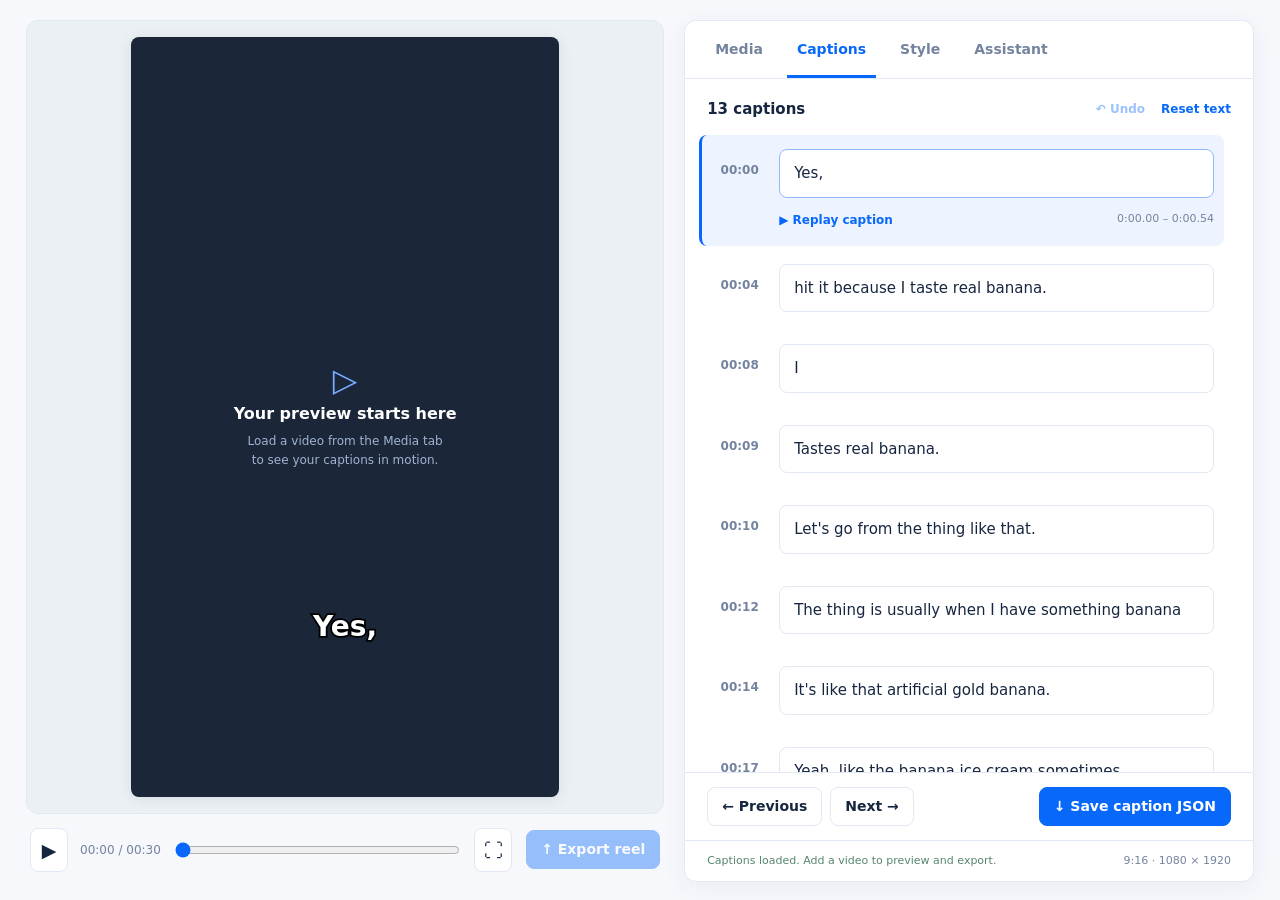
==== commit 16257656: "Make the Desktop Preview the real interface, steps 1 to 5 The app at app/index.html is now the previ" ====
--- a/app/index.html
+++ b/app/index.html
@@ -4,44 +4,71 @@
 <meta charset="utf-8">
 <meta name="viewport" content="width=device-width,initial-scale=1">
 <title>Raw to Reels · Caption Studio</title>
+<link rel="icon" href="data:,">
 <link rel="stylesheet" href="css/base.css">
 <link rel="stylesheet" href="css/studio.css">
 </head>
 <body>
-<header><div class="shell topbar"><div class="brand"><div class="mark">✦</div><b>Raw to Reels</b></div><span class="topnote">A quieter place to make something worth watching.</span></div></header>
-<main class="shell layout">
-<div>
-<span class="eyebrow">The studio / 01</span><h1>Make every word count.</h1><p class="intro">Bring your video and transcript together, fine-tune captions, then save the finished cut.</p>
-<section class="panel preview" aria-label="Video preview"><div class="stage" id="stage"><video id="video" playsinline preload="auto"></video><div class="placeholder"><span class="icon">▷</span><strong>Your preview starts here</strong><span>Load a video to see your captions in motion.</span></div><div class="caption-overlay" id="overlay" aria-live="off"><span class="caption-text" id="caption-text"></span></div></div><div class="playrow"><button class="btn play" id="play" type="button" aria-label="Play">▶</button><input id="scrub" type="range" min="0" max="30.92" step="0.001" value="0" aria-label="Playhead"><span class="time" id="time">0:00 / 0:31</span></div><p class="preview-note">Vertical 9:16 preview · appearance changes update instantly</p></section>
-<div class="toolbar"><label class="btn file-button">↑ &nbsp;Load video<input id="video-file" type="file" accept="video/*,.mp4,.mov,.webm" aria-label="Load video"></label><label class="btn file-button">⌗ &nbsp;Load JSON<input id="json-file" type="file" accept=".json,application/json" aria-label="Load transcript or Raw to Reels JSON"></label><button class="btn" id="download-json" type="button">Download edited JSON</button><button class="btn" id="clear" type="button">Clear captions</button></div><section class="panel library" id="library-section" hidden><div class="library-head"><div><span class="eyebrow">Local library</span><h2>Your videos</h2><p>Put source videos in <code>videos/input</code>, then choose one to load it with its transcript.</p></div><button class="btn primary" id="transcribe" type="button">Transcribe new videos</button></div><div class="transcription-progress" id="transcription-progress" hidden aria-live="polite"><div><strong id="transcription-label">Preparing transcription</strong><span id="transcription-count"></span></div><progress id="transcription-meter" value="0" max="1"></progress><p id="transcription-detail"></p></div><div class="video-library" id="video-library"></div></section><p class="status" id="status" role="status">Sample captions loaded. Add a video, a transcript JSON, or a Raw to Reels output JSON.</p>
-<section class="panel editcard"><div class="editor-head"><h2>Edit captions</h2><div class="actions"><button class="btn small" id="reset" type="button">Reset text</button></div></div>
-<p class="hint" style="color:var(--muted);margin:8px 0 0">Select a caption to jump to that moment. Edit directly in the larger text boxes; changes appear on your video and in your export.</p>
-<div class="editor-summary"><span id="cue-count">0 captions</span><div class="editor-nav"><button class="btn small" id="prev-cue" type="button">← Previous</button><button class="btn small" id="next-cue" type="button">Next →</button></div></div><div class="editor" id="editor"></div></section>
+<main class="workspace">
+<nav class="reels" id="options" aria-label="Reel options"></nav><span id="option-count" hidden></span>
+<div class="panels">
+
+<section class="preview-panel" aria-label="Video preview">
+<div class="stage-wrap"><div class="frame" id="stage"><video id="video" playsinline preload="auto"></video><div class="placeholder"><span class="glyph" aria-hidden="true">▷</span><strong>Your preview starts here</strong><span>Load a video from the Media tab to see your captions in motion.</span></div><div class="overlay" id="overlay" aria-live="off"><span class="overlay-text" id="caption-text"></span></div></div></div>
+<div class="playrow"><button class="icon" id="play" aria-label="Play preview">▶</button><span class="time" id="time">00:00 / 00:00</span><input type="range" id="scrub" min="0" max="0" step=".01" value="0" aria-label="Video playhead"><button class="icon" id="fullscreen" aria-label="Fullscreen preview">⛶</button><button class="primary" id="export" disabled>↑ Export reel</button></div>
+<p class="note" id="export-hint" hidden></p>
+<div class="sequence-head" id="sequence-head" hidden><span>Cut sequence</span><span id="duration-label">9:16</span></div>
+<div class="sequence" id="sequence" hidden></div>
+</section>
+
+<section class="editor-panel" aria-label="Caption editor">
+<div class="tabs" role="tablist" aria-label="Caption controls"><button role="tab" id="media-tab" aria-selected="false" aria-controls="media-panel" tabindex="-1">Media</button><button role="tab" id="captions-tab" aria-selected="true" aria-controls="captions-panel">Captions</button><button role="tab" id="style-tab" aria-selected="false" aria-controls="style-panel" tabindex="-1">Style</button><button role="tab" id="assistant-tab" aria-selected="false" aria-controls="assistant-panel" tabindex="-1">Assistant</button></div>
+
+<section class="tab-content" id="captions-panel" role="tabpanel" aria-labelledby="captions-tab">
+<div class="panel-head"><h1 id="cue-count">0 captions</h1><div class="head-links"><button class="link" id="undo" aria-label="Undo last caption or style edit" disabled>↶ Undo</button><button class="link" id="reset">Reset text</button></div></div>
+<div class="caption-list" id="editor"></div>
+<div class="list-empty" id="list-empty" hidden><strong>No captions yet</strong>Load a transcript or Raw to Reels JSON from the Media tab, or run Transcribe on a video in your library.</div>
+<div class="editor-nav"><div class="nav-pair"><button id="prev-cue" aria-label="Previous caption">← Previous</button><button id="next-cue" aria-label="Next caption">Next →</button></div><button class="primary" id="download-json">↓ Save caption JSON</button></div>
+</section>
+
+<section class="tab-content" id="style-panel" role="tabpanel" aria-labelledby="style-tab" hidden>
+<div class="panel-head"><h1>Caption appearance</h1><button class="link" id="reset-style">Reset style</button></div>
+<div class="style-scroll">
+<p class="note">Set the default look here. Word colors in the Captions tab override the text color.</p>
+<p class="section-label">Start with a style</p>
+<div class="presets"><button class="preset" data-preset="clean"><span class="preset-art" aria-hidden="true"><em>Sample</em></span><span class="preset-name">Clean white</span><span class="preset-sub">Simple and readable</span></button><button class="preset" data-preset="bold"><span class="preset-art" aria-hidden="true"><em>Sample</em></span><span class="preset-name">Bold outline</span><span class="preset-sub">A little more presence</span></button><button class="preset" data-preset="yellow"><span class="preset-art" aria-hidden="true"><em>Sample</em></span><span class="preset-name">Creator yellow</span><span class="preset-sub">Bright and punchy</span></button><button class="preset" data-preset="boxed"><span class="preset-art" aria-hidden="true"><em>Sample</em></span><span class="preset-name">Subtitle box</span><span class="preset-sub">A softer backdrop</span></button></div>
+<p class="section-label">Typography &amp; placement</p>
+<div class="style-grid"><div class="control wide"><label for="cap-font">Font family</label><select id="cap-font"><option value="system">Modern sans</option><option value="arial">Arial</option><option value="impact">Impact / condensed</option><option value="georgia">Georgia / serif</option></select></div><div class="control"><label for="cap-size">Font size <output id="cap-size-value"></output></label><input id="cap-size" type="range" min="14" max="46" value="28"></div><div class="control"><label for="cap-position">Height from bottom <output id="cap-position-value"></output></label><input id="cap-position" type="range" min="8" max="55" value="20"></div><div class="control"><label for="cap-color">Text color</label><input id="cap-color" type="color" value="#ffffff"></div><div class="control"><label for="cap-outline-color">Outline color</label><input id="cap-outline-color" type="color" value="#000000"></div><div class="control wide"><label for="cap-outline">Outline thickness <output id="cap-outline-value"></output></label><input id="cap-outline" type="range" min="0" max="8" step=".5" value="3"></div><div class="control"><label for="cap-bg-color">Background color</label><input id="cap-bg-color" type="color" value="#000000"></div><div class="control"><label for="cap-bg">Background opacity <output id="cap-bg-value"></output></label><input id="cap-bg" type="range" min="0" max="95" step="5" value="0"></div><label class="check wide"><input type="checkbox" id="cap-uppercase">Uppercase captions</label></div>
 </div>
-<aside class="sidebar"><section class="panel stylecard" aria-label="Caption appearance">
-<div class="sidehead"><h2>Caption style</h2><span class="badge">LIVE PREVIEW</span></div><p>Choose a look, then customize it. Every change is burned into your exported video.</p>
-<div class="presets" id="style-presets">
-<button type="button" class="preset" data-preset="clean">Clean white</button>
-<button type="button" class="preset" data-preset="bold">Bold outline</button>
-<button type="button" class="preset" data-preset="yellow">Creator yellow</button>
-<button type="button" class="preset" data-preset="boxed">Subtitle box</button>
+</section>
+
+<section class="tab-content" id="media-panel" role="tabpanel" aria-labelledby="media-tab" hidden>
+<div class="panel-head"><h1>Media</h1><button class="primary" id="transcribe">↻ Transcribe</button></div>
+<div class="style-scroll">
+<div class="progress-strip" id="transcription-progress" aria-live="polite" hidden><div class="progress-top"><strong id="transcription-label">Preparing transcription</strong><span id="transcription-count"></span></div><progress id="transcription-meter" value="0" max="1"></progress><p id="transcription-detail"></p></div>
+<section id="library-section" hidden><p class="section-label">Library</p><div class="video-library" id="video-library"></div></section>
+<p class="section-label">Import</p>
+<div class="library-actions"><label class="file">Video file<input type="file" id="video-file" accept="video/*,.mp4,.mov,.webm" aria-label="Load video"></label><label class="file">Caption JSON<input type="file" id="media-json-file" accept=".json,application/json" aria-label="Load transcript or Raw to Reels JSON"></label><button id="clear" type="button">Clear captions</button></div>
+<p class="note">A transcript JSON captions the whole video. A Raw to Reels JSON from NebulaOne brings its reel cuts with it.</p>
 </div>
-<div class="style-grid">
-<div class="control wide"><label for="cap-font">Font</label><select id="cap-font"><option value="system">Modern sans</option><option value="arial">Arial</option><option value="impact">Impact / condensed</option><option value="georgia">Georgia / serif</option></select></div>
-<div class="control"><label for="cap-size">Size <output id="cap-size-value">28</output></label><input id="cap-size" type="range" min="14" max="46" step="1" value="28"></div>
-<div class="control"><label for="cap-position">Height <output id="cap-position-value">20%</output></label><input id="cap-position" type="range" min="8" max="55" step="1" value="20"></div>
-<div class="control"><label for="cap-color">Text color</label><input id="cap-color" type="color" value="#ffffff"></div>
-<div class="control"><label for="cap-outline-color">Outline color</label><input id="cap-outline-color" type="color" value="#000000"></div>
-<div class="control wide"><label for="cap-outline">Outline thickness <output id="cap-outline-value">3px</output></label><input id="cap-outline" type="range" min="0" max="8" step=".5" value="3"></div>
-<div class="control"><label for="cap-bg-color">Box color</label><input id="cap-bg-color" type="color" value="#000000"></div>
-<div class="control"><label for="cap-bg">Box opacity <output id="cap-bg-value">0%</output></label><input id="cap-bg" type="range" min="0" max="95" step="5" value="0"></div>
-<div class="control wide"><label class="checkrow" for="cap-uppercase"><input type="checkbox" id="cap-uppercase"> ALL CAPS</label></div>
+</section>
+
+<section class="tab-content" id="assistant-panel" role="tabpanel" aria-labelledby="assistant-tab" hidden>
+<div class="panel-head"><h1>Assistant</h1></div>
+<div class="style-scroll"><div class="assistant-frame"><strong>NebulaOne</strong><p>Loads the first time you open this section.</p></div></div>
+</section>
+
+<footer class="footer"><span id="status" role="status"></span><span>9:16 · 1080 × 1920</span></footer>
+</section>
+
 </div>
-<button class="btn small reset-appearance" id="reset-style" type="button">↺ Reset appearance</button>
-</section><section class="panel sidecard"><div class="sidehead"><h2>Your cuts</h2><span class="badge" id="option-count">SOURCE</span></div><p>Load a Raw to Reels output JSON to choose a reel. A transcript JSON also works for full-video captions.</p><div id="options"></div></section><section class="panel sidecard"><div class="sidehead"><h2>Take it with you</h2><span class="badge">VIDEO EXPORT</span></div><p>Export the selected cut with captions burned into the video and the original audio.</p><button class="btn primary export" id="export" type="button" disabled>↓ &nbsp;Export video</button><p class="hint" id="export-hint">Load a local video to enable export. Your browser chooses MP4 or WebM based on supported recording formats.</p></section><section class="panel sidecard"><h2>Accepted JSON</h2><p>Transcript JSON with <b>source</b>, <b>language</b>, and <b>segments</b> (including optional timestamped <b>words</b>); Raw to Reels output JSON v1.0 with <b>options → clips → captions</b>; or this preview’s legacy <b>segments + groups</b> JSON.</p></section></aside>
 </main>
+
+<div class="export-state" id="export-state" role="dialog" aria-modal="true" aria-labelledby="export-state-title" hidden><div><div id="export-form"><strong id="export-state-title">Export reel</strong><p>Give this reel a name. It becomes the filename of your download.</p><label class="export-field" for="export-title">Title</label><input id="export-title" type="text" autocomplete="off" spellcheck="false"><p class="muted export-meta" id="export-meta">9:16 · 1080 × 1920</p><div class="export-actions"><button type="button" id="export-cancel">Cancel</button><button type="button" class="primary" id="export-go">↑ Export reel</button></div></div><div id="export-progress" hidden><strong>Recording your reel</strong><p>Recording happens in real time. Keep this tab open until your download begins.</p><progress id="export-meter" value="0" max="1"></progress><p class="muted export-meta" id="export-elapsed"></p></div></div></div>
+
 <script defer src="js/dom.js"></script>
 <script defer src="js/state.js"></script>
+<script defer src="js/tabs.js"></script>
 <script defer src="js/utils.js"></script>
 <script defer src="js/captions.js"></script>
 <script defer src="js/playback.js"></script>
--- a/app/css/base.css
+++ b/app/css/base.css
@@ -1,2 +1,20 @@
-:root{color-scheme:light;--cream:#faf7f0;--paper:#fffdf8;--ink:#302c25;--muted:#797467;--line:#e7e0d4;--accent:#796347;--tint:#f1ebdf;--gold:#e8b86e}
-*{box-sizing:border-box}body{margin:0;background:var(--cream);color:var(--ink);font:15px/1.5 system-ui,-apple-system,Segoe UI,sans-serif}button,input,select{font:inherit}button{cursor:pointer}button:disabled{opacity:.45;cursor:not-allowed}header{background:var(--paper);border-bottom:1px solid var(--line)}.shell{max-width:1320px;margin:auto;padding:0 28px}.topbar{min-height:76px;display:flex;align-items:center;justify-content:space-between;gap:20px}.brand{display:flex;align-items:center;gap:12px}.mark{width:38px;height:38px;background:var(--accent);color:white;border-radius:12px;display:grid;place-items:center;font-size:20px}.brand b{font-family:Georgia,serif;font-size:22px;font-weight:500;letter-spacing:-.04em}.topnote{color:var(--muted);font-size:13px}.layout{display:grid;grid-template-columns:minmax(0,1.55fr) minmax(310px,.85fr);gap:24px;padding-top:34px;padding-bottom:60px}.eyebrow{text-transform:uppercase;letter-spacing:.16em;font-size:11px;font-weight:700;color:var(--accent)}h1{font:normal clamp(32px,4vw,47px)/1.1 Georgia,serif;letter-spacing:-.04em;margin:8px 0 10px}h2{font:normal 22px Georgia,serif;margin:0}.intro{margin:0 0 24px;color:var(--muted)}.panel{background:var(--paper);border:1px solid var(--line);border-radius:20px;box-shadow:0 10px 35px #564a3010}.preview{padding:18px}.playrow{display:flex;align-items:center;gap:14px;padding:19px 2px 7px}.playrow input{flex:1;min-width:65px;accent-color:var(--accent)}.time{font-size:12px;color:var(--muted);white-space:nowrap;font-variant-numeric:tabular-nums}.btn{background:var(--paper);border:1px solid var(--line);border-radius:10px;padding:10px 14px;color:var(--ink);font-weight:600;white-space:nowrap}.btn:hover:not(:disabled),.file-button:hover{background:var(--tint)}.btn.primary{background:var(--accent);border-color:var(--accent);color:#fff}.btn.primary:hover:not(:disabled){background:#5f4c35}.btn.small{font-size:12px;padding:6px 10px}.btn.play{width:42px;height:42px;border-radius:50%;padding:0;font-size:17px}.toolbar{display:flex;gap:9px;flex-wrap:wrap;margin-top:16px}.file-button{position:relative;display:inline-flex;align-items:center;justify-content:center}.file-button input{position:absolute;inset:0;width:100%;opacity:0;cursor:pointer}.status{font-size:13px;color:var(--muted);min-height:22px;margin:12px 2px 0}.status.error{color:#a54134}.sidebar{display:flex;flex-direction:column;gap:18px;padding-top:10px}.sidecard{padding:22px}.sidecard p{color:var(--muted);font-size:13px;margin:8px 0 15px}.sidehead{display:flex;justify-content:space-between;align-items:center;gap:10px}.badge{font-size:11px;color:var(--accent);background:var(--tint);border-radius:30px;padding:5px 9px;white-space:nowrap}.option{display:block;width:100%;text-align:left;border:1px solid var(--line);background:var(--paper);padding:13px 14px;margin-top:9px;border-radius:11px;color:var(--ink)}.option.active{border-color:var(--accent);background:#f7f0e3}.option strong{display:block}.option small{color:var(--muted)}.empty{border:1px dashed var(--line);border-radius:12px;padding:15px;color:var(--muted);font-size:13px;margin-top:13px}.export{width:100%;margin-top:14px}.hint{font-size:12px!important;line-height:1.5}.editcard{margin-top:22px;padding:22px}.editor-head{display:flex;align-items:center;justify-content:space-between;gap:12px}.editor-head .actions{display:flex;gap:8px}.editor{max-height:440px;overflow:auto;margin-top:14px;border-top:1px solid var(--line)}.cue{padding:13px 2px;border-bottom:1px solid var(--line)}.cue.on{background:#f8f1e5}.cue-top{display:flex;justify-content:space-between;gap:8px;align-items:center;color:var(--muted);font-size:12px;margin-bottom:7px}.cue input{width:100%;border:1px solid var(--line);border-radius:8px;background:#fff;color:var(--ink);padding:9px 11px}.cue input:focus{outline:2px solid var(--accent);outline-offset:1px}.editor-empty{color:var(--muted);font-size:13px;padding:16px 0}@media(max-width:870px){.layout{grid-template-columns:1fr}.sidebar{padding-top:0}.shell{padding-left:16px;padding-right:16px}}@media(max-width:500px){.topnote{display:none}.preview{padding:10px}.playrow{gap:8px}.sidecard,.editcard{padding:16px}}
+:root{--bg:#f6f8fc;--panel:#fff;--ink:#172640;--muted:#74839e;--line:#e3e9f2;--accent:#0868f9;--tint:#edf4ff;--radius:12px;--space:16px;--font:Inter,ui-sans-serif,system-ui,-apple-system,BlinkMacSystemFont,"Segoe UI",sans-serif;--shadow:0 6px 24px #223a6110}
+*{box-sizing:border-box}
+body{margin:0;background:var(--bg);color:var(--ink);font:14px/1.5 var(--font);height:100dvh;overflow:hidden;display:grid;grid-template-rows:minmax(0,1fr)}
+button,input,select{font:inherit}button,label.file{cursor:pointer}
+button{display:inline-flex;align-items:center;justify-content:center;gap:8px;border:1px solid var(--line);background:white;color:var(--ink);border-radius:8px;min-height:38px;padding:8px 14px;font-weight:550;white-space:nowrap}
+button:hover{background:var(--tint);border-color:#bbd2f6}button:disabled{opacity:.4;cursor:default}
+button:focus-visible,input:focus-visible,select:focus-visible,[contenteditable]:focus-visible{outline:3px solid #78aaff;outline-offset:3px}
+.primary{background:var(--accent);border-color:var(--accent);color:white}.primary:hover{background:#075bd8;color:white}
+.icon{padding:7px;width:38px;font-size:19px}
+.link{border:0;background:none;min-height:24px;padding:0;font-size:12px;color:var(--accent)}.link:hover{background:none;border:0}
+.muted{color:var(--muted)}
+.file{display:inline-flex;align-items:center;padding:8px 14px;border:1px solid var(--line);border-radius:8px;background:white;font-weight:550;min-height:38px}
+.file input{position:absolute;width:1px;height:1px;opacity:0}.file:focus-within{outline:3px solid #78aaff;outline-offset:3px}
+input[type=range]{accent-color:var(--accent);cursor:pointer;width:100%;height:20px}
+select{background:white;border:1px solid var(--line);border-radius:8px;padding:10px;color:var(--ink);width:100%}
+input[type=color]{width:100%;height:38px;padding:4px;border:1px solid var(--line);border-radius:7px;background:white;cursor:pointer}
+.check{display:flex;align-items:center;gap:8px;font-size:12px}.check input{accent-color:var(--accent)}
+.note{font-size:12px;color:var(--muted);line-height:1.7}
+.section-label{font-size:11px;color:var(--muted);text-transform:uppercase;letter-spacing:1px;font-weight:650;margin:18px 0 12px}
+[hidden]{display:none!important}
--- a/app/css/studio.css
+++ b/app/css/studio.css
@@ -1,2 +1,114 @@
-.stage{position:relative;aspect-ratio:9/16;width:min(100%,360px);margin:0 auto;background:#24231f;border:4px solid #1d1c1a;border-radius:25px;overflow:hidden;display:grid;place-items:center;container-type:inline-size;box-shadow:0 0 0 1px #72685a,0 18px 34px #302c2530}.stage video{width:100%;height:100%;object-fit:contain;display:none}.stage.has-video video{display:block}.placeholder{position:absolute;text-align:center;color:#bfb8aa;padding:20px}.placeholder .icon{display:block;font-size:37px;color:var(--gold);margin-bottom:5px}.placeholder strong{display:block;color:white;font:normal 24px Georgia,serif}.stage.has-video .placeholder{display:none}.caption-overlay{position:absolute;bottom:20%;left:7%;right:7%;text-align:center;color:#fff;font-size:23px;font-weight:900;line-height:1.2;letter-spacing:0;text-shadow:none;pointer-events:none;overflow-wrap:anywhere;white-space:pre-wrap;z-index:3}.caption-overlay .caption-text{display:inline-block;max-width:100%;padding:3px 9px;border-radius:7px;box-decoration-break:clone;-webkit-box-decoration-break:clone}.preview-note{text-align:center;color:var(--muted);font-size:12px;margin:10px 0 0}.stylecard{padding:22px}.stylecard p{font-size:12px;margin:5px 0 14px}.presets{display:grid;grid-template-columns:repeat(2,minmax(0,1fr));gap:8px;margin:12px 0 18px}.preset{border:1px solid var(--line);border-radius:12px;padding:11px 8px;background:#fff;color:var(--ink);font-size:13px;font-weight:800;min-height:49px}.preset.active{border:2px solid var(--accent);background:#f7f0e3;padding:10px 7px}.preset[data-preset="bold"]{background:#282828;color:#fff}.preset[data-preset="yellow"]{background:#252525;color:#ffeb4a}.preset[data-preset="boxed"]{background:#242424;color:#fff}.style-grid{display:grid;grid-template-columns:repeat(2,minmax(0,1fr));gap:13px}.control{display:flex;flex-direction:column;gap:5px;min-width:0}.control.wide{grid-column:1/-1}.control>label,.control>span{font-size:12px;font-weight:700;color:var(--ink);display:flex;justify-content:space-between;gap:8px}.control output{color:var(--accent);font-variant-numeric:tabular-nums}.control select{width:100%;border-radius:9px;border:1px solid var(--line);padding:9px;background:#fff;color:var(--ink)}.control input[type=range]{width:100%;accent-color:var(--accent);cursor:pointer;margin:6px 0}.control input[type=color]{width:100%;height:39px;background:#fff;border:1px solid var(--line);border-radius:9px;cursor:pointer;padding:4px}.control .checkrow{display:flex;align-items:center;gap:9px;font-size:13px;cursor:pointer}.checkrow input{accent-color:var(--accent);width:17px;height:17px}.reset-appearance{margin-top:14px;width:100%}.editcard{padding:24px}.editor-head h2{font-size:25px}.editor-summary{display:flex;align-items:center;justify-content:space-between;gap:12px;margin:13px 0 7px;flex-wrap:wrap;color:var(--muted);font-size:12px}.editor-nav{display:flex;gap:7px}.editor-nav .btn{min-width:78px}.editor{max-height:610px;border-top:0;margin-top:12px;scroll-behavior:smooth;padding:2px 5px 2px 2px}.cue{padding:14px;margin-bottom:9px;border:1px solid var(--line);border-radius:12px;background:#fff;transition:border-color .14s,background .14s;scroll-margin-top:12px}.cue.on{background:#faf2df;border:2px solid #a88b57;padding:13px;box-shadow:0 3px 10px #624c2914}.cue-top{font-size:13px;margin-bottom:10px}.cue-top strong{font-size:13px;color:var(--ink)}.cue textarea{width:100%;min-height:64px;resize:vertical;border:1px solid #d8cabb;border-radius:10px;background:#fff;color:#24201b;padding:12px 13px;line-height:1.4;font-size:16px;font-weight:550;font-family:inherit}.cue textarea:focus{outline:2px solid var(--accent);outline-offset:1px;border-color:transparent}.cue .btn.small{background:#fff}@media(max-width:500px){.stylecard{padding:16px}.cue textarea{font-size:16px}}.library{margin-top:22px;padding:22px}.library-head{display:flex;align-items:flex-start;justify-content:space-between;gap:18px}.library-head h2{margin:5px 0}.library-head p{margin:6px 0 0;color:var(--muted);font-size:13px}.library-head code{font:inherit;color:var(--ink);font-weight:700}.video-library{display:grid;grid-template-columns:repeat(auto-fill,minmax(172px,1fr));gap:13px;margin-top:18px}.video-card{display:flex;flex-direction:column;gap:8px;padding:10px;border:1px solid var(--line);border-radius:13px;background:#fff;min-width:0}.video-still{aspect-ratio:16/9;width:100%;border-radius:8px;background:#24231f;object-fit:cover}.video-card strong,.video-card span{overflow:hidden;text-overflow:ellipsis;white-space:nowrap}.video-card strong{font-size:13px}.video-card .btn{align-self:flex-start}.library-ready,.library-pending{font-size:12px}.library-ready{color:#356534}.library-pending{color:var(--accent)}.library-empty{grid-column:1/-1;margin:0;padding:15px;border:1px dashed var(--line);border-radius:12px;color:var(--muted);font-size:13px}.library-actions{display:flex;gap:7px;flex-wrap:wrap}.library-actions .btn{align-self:auto}.transcription-progress{margin-top:18px;padding:13px;border:1px solid var(--line);border-radius:12px;background:var(--tint)}.transcription-progress>div{display:flex;align-items:center;justify-content:space-between;gap:10px;font-size:13px}.transcription-progress progress{width:100%;height:10px;margin:10px 0 0;accent-color:var(--accent)}.transcription-progress p{margin:7px 0 0;color:var(--muted);font-size:12px}@media(max-width:500px){.library{padding:16px}.library-head{flex-direction:column}.library-head .btn{width:100%}}
-.clip-timeline{margin-top:22px;padding:22px}.timeline-head,.timeline-clip-head{display:flex;align-items:center;justify-content:space-between;gap:12px}.timeline-head h2{margin:4px 0 0}.timeline-copy{color:var(--muted);font-size:13px;margin:12px 0}.padding-control{display:grid;grid-template-columns:minmax(0,1fr) auto;gap:6px 14px;align-items:center;padding:13px;border:1px solid var(--line);border-radius:12px;background:var(--tint)}.padding-control label{font-size:13px;font-weight:700;display:flex;justify-content:space-between;gap:10px}.padding-control output,.clip-boundary output{color:var(--accent);font-variant-numeric:tabular-nums}.padding-control input{grid-column:1/-1;width:100%;accent-color:var(--accent);cursor:pointer}.timeline-hint{color:var(--muted);font-size:12px;margin:9px 0 16px}.clip-timeline-list{display:grid;gap:12px}.timeline-clip{padding:14px;border:1px solid var(--line);border-radius:12px;background:#fff}.timeline-clip.is-active{border-color:var(--accent);box-shadow:0 3px 12px #624c2914}.timeline-clip-head strong{font-size:14px}.clip-duration{margin-left:auto;color:var(--muted);font-size:12px;font-variant-numeric:tabular-nums}.clip-track{height:8px;position:relative;margin:13px 0 15px;border-radius:99px;background:linear-gradient(90deg,#e8dbc9,#d3b987)}.clip-playhead{position:absolute;top:-5px;bottom:-5px;width:2px;background:var(--ink);transform:translateX(-1px)}.clip-playhead::after{content:"";position:absolute;top:-4px;left:-3px;width:8px;height:8px;border-radius:50%;background:var(--ink)}.clip-boundaries{display:grid;grid-template-columns:repeat(2,minmax(0,1fr));gap:14px}.clip-boundary{display:flex;flex-direction:column;gap:4px;font-size:12px;font-weight:700}.clip-boundary span{display:flex;justify-content:space-between;gap:8px}.clip-boundary input{width:100%;accent-color:var(--accent);cursor:pointer}@media(max-width:500px){.clip-timeline{padding:16px}.padding-control{grid-template-columns:1fr}.padding-control .btn{width:100%}.clip-boundaries{grid-template-columns:1fr}}
+.workspace{height:100%;min-height:0;padding:20px 26px 18px;display:flex;flex-direction:column;gap:16px}
+.reels{flex-shrink:0;overflow-x:auto;display:flex;gap:8px;align-items:center}
+.reels button[aria-pressed=true],.reels button.option.active{color:var(--accent);border-color:#78aaff;background:var(--tint)}
+.panels{display:grid;grid-template-columns:minmax(0,1.12fr) minmax(0,1fr);gap:20px;flex:1;min-height:0}
+
+.preview-panel{min-width:0;display:flex;flex-direction:column;min-height:0}
+.stage-wrap{flex:1;min-height:0;background:#eaf0f3;border:1px solid var(--line);border-radius:var(--radius);display:grid;place-items:center;padding:16px;position:relative;overflow:hidden}
+.frame{height:100%;aspect-ratio:9/16;max-width:100%;position:relative;border-radius:8px;overflow:hidden;background:#253346;box-shadow:0 2px 15px #15254315}
+.frame video{width:100%;height:100%;object-fit:contain;position:absolute;inset:0;background:#201f1b;display:none}
+.frame.has-video video{display:block}
+.frame:not(.has-video){background:#1b2638}
+.placeholder{position:absolute;inset:0;display:none;flex-direction:column;align-items:center;justify-content:center;gap:6px;text-align:center;padding:24px;color:#9fb3d1}
+.frame:not(.has-video) .placeholder{display:flex}
+.placeholder .glyph{font-size:32px;line-height:1;color:#78aaff}
+.placeholder strong{color:white;font-size:16px;font-weight:600}
+.placeholder span{font-size:12px;max-width:200px;line-height:1.6}
+.overlay{position:absolute;left:10%;width:80%;bottom:12%;text-align:center;pointer-events:none;line-height:1.2}
+.overlay-text{display:inline-block;max-width:100%;font-size:28px;color:white;font-weight:900;white-space:pre-wrap;overflow-wrap:anywhere}
+.playrow{display:flex;align-items:center;gap:12px;padding:14px 4px 10px}
+.playrow input{flex:1;min-width:40px}
+.time{font-size:12px;white-space:nowrap;font-variant-numeric:tabular-nums;color:var(--muted)}
+#export{flex-shrink:0;margin-left:2px}
+.sequence-head{display:flex;justify-content:space-between;padding:6px 2px 8px;font-size:12px;color:var(--muted)}
+.sequence{display:flex;gap:8px;overflow-x:auto;padding-bottom:2px}
+.cut{background:#e6efff;flex:1;min-width:130px;border:1px solid #dce8fa;border-radius:8px;padding:10px 12px;font-size:12px;color:#546a91}
+.cut strong{display:block;color:var(--ink);font-size:12px;font-weight:550}
+
+.editor-panel{min-width:0;background:white;border:1px solid var(--line);border-radius:var(--radius);box-shadow:var(--shadow);display:flex;flex-direction:column;min-height:0;overflow:hidden}
+.tabs{display:flex;padding:0 20px;border-bottom:1px solid var(--line);gap:14px;overflow-x:auto;scrollbar-width:none}
+.tabs::-webkit-scrollbar{display:none}
+.tabs button{flex:0 0 auto;border:0;border-bottom:3px solid transparent;border-radius:0;background:none;padding:18px 10px 15px;color:var(--muted)}
+.tabs button[aria-selected=true]{color:var(--accent);border-bottom-color:var(--accent)}
+.tab-content{flex:1;min-height:0;display:flex;flex-direction:column}
+.panel-head{flex-wrap:wrap;padding:18px 22px 14px;display:flex;align-items:center;justify-content:space-between;gap:12px}
+.panel-head h1{font-size:15px;font-weight:600;margin:0}
+.head-links{display:flex;gap:16px;align-items:center;flex-shrink:0}
+.style-scroll{overflow:auto;padding:4px 24px 24px;flex:1}
+
+.caption-list{padding:0 14px 12px;overflow-y:auto;flex:1;scrollbar-gutter:stable;min-height:0}
+.cue{display:grid;grid-template-columns:55px minmax(0,1fr);gap:12px;padding:14px 10px;border-left:3px solid transparent;border-radius:8px;margin-bottom:4px}
+.cue.active{background:var(--tint);border-left-color:var(--accent)}
+.cue-time{font-size:12px;color:var(--muted);padding:12px 0 0;border:0;background:none;min-height:0;align-self:start}
+.cue-time:hover{border:0;background:none;color:var(--accent)}
+.text-box{border:1px solid var(--line);border-radius:8px;background:white;padding:12px 14px;min-height:47px;font-size:15px;white-space:pre-wrap;overflow-wrap:anywhere;line-height:1.5}
+.cue.active .text-box{border-color:#90b8ff}
+.cue-tools{display:none;gap:8px;flex-direction:column;margin-top:10px}
+.cue.active .cue-tools{display:flex}
+.word-tools{display:flex;gap:9px;align-items:center;flex-wrap:wrap}
+.word-tools>span{font-size:11px;color:var(--muted);margin-right:2px}
+.swatch{border:2px solid white;border-radius:50%;width:23px;min-height:23px;padding:0;box-shadow:0 0 0 1px #d2dced;background:var(--swatch)}
+.swatch:hover{background:var(--swatch);box-shadow:0 0 0 2px var(--accent)}
+.swatch[aria-pressed=true]{box-shadow:0 0 0 2px var(--accent)}
+.cue-bottom{flex-wrap:wrap;gap:8px;display:flex;justify-content:space-between;align-items:center}
+.cue-hint{font-size:11px;color:var(--muted);margin:0}
+.list-empty{display:block;margin:4px 20px 16px;border:1px dashed var(--line);border-radius:var(--radius);padding:26px 18px;text-align:center;color:var(--muted);font-size:12px;line-height:1.7}
+.list-empty strong{display:block;color:var(--ink);font-size:14px;font-weight:600;margin-bottom:4px}
+.editor-nav{flex-wrap:wrap;border-top:1px solid var(--line);padding:14px 22px;display:flex;justify-content:space-between;gap:12px}
+.nav-pair{display:flex;gap:8px;min-width:0}
+
+.presets{display:grid;grid-template-columns:1fr 1fr;gap:10px}
+.preset{height:auto;flex-direction:column;align-items:stretch;gap:0;padding:0;overflow:hidden;text-align:center}
+.preset-art{height:46px;display:grid;place-items:center;background:linear-gradient(170deg,#2b3647,#141b26);border-bottom:1px solid var(--line)}
+.preset-art em{font-style:normal;font-weight:800;font-size:13px;color:white;paint-order:stroke fill}
+.preset-name{font-size:12px;font-weight:550;padding:8px 6px 0}
+.preset-sub{font-size:11px;color:var(--muted);font-weight:400;padding:2px 6px 9px;line-height:1.4}
+.preset[data-preset=bold] .preset-art em{-webkit-text-stroke:1.2px #000}
+.preset[data-preset=yellow] .preset-art em{color:#ffcb00;text-transform:uppercase;-webkit-text-stroke:1.5px #000}
+.preset[data-preset=boxed] .preset-art em{background:#000000a6;border-radius:4px;padding:3px 7px}
+.preset:hover .preset-art{background:linear-gradient(170deg,#334057,#19212e)}
+.preset[aria-pressed=true]{border-color:var(--accent);box-shadow:0 0 0 1px var(--accent)}
+.preset[aria-pressed=true] .preset-name{color:var(--accent)}
+.style-grid{display:grid;grid-template-columns:1fr 1fr;gap:20px 22px}
+.control{display:flex;flex-direction:column;gap:8px}
+.control label{display:flex;justify-content:space-between;font-size:12px;font-weight:550}
+.control output{color:var(--muted);font-weight:400}
+.wide{grid-column:1/-1}
+
+.progress-strip{border:1px solid var(--line);border-radius:8px;padding:10px 12px;margin-top:4px}
+.progress-top{display:flex;justify-content:space-between;align-items:baseline;gap:8px}
+.progress-strip strong{font-size:13px;font-weight:550}
+.progress-strip span,.progress-strip p{font-size:12px;color:var(--muted);font-variant-numeric:tabular-nums;margin:0}
+.progress-strip progress{width:100%;height:4px;margin:8px 0;accent-color:var(--accent);display:block}
+.video-library{display:grid;grid-template-columns:1fr 1fr;gap:10px}
+.video-card{border:1px solid var(--line);border-radius:8px;padding:10px;display:flex;flex-direction:column;gap:8px;background:white}
+.video-still{aspect-ratio:9/16;height:92px;width:auto;margin:0 auto;border-radius:6px;background:#253346;object-fit:cover}
+.video-card strong{font-size:13px;font-weight:550;overflow:hidden;text-overflow:ellipsis;white-space:nowrap}
+.video-card .state,.video-card .library-ready,.video-card .library-pending{font-size:12px;color:var(--muted);margin:-4px 0 0}
+.video-card .library-ready{color:#56866b}
+.library-actions{display:flex;gap:8px}
+.library-actions button,.library-actions .file{flex:1 1 0;min-width:0;min-height:32px;padding:6px 10px;font-size:12px}
+.library-actions button.icon{flex:0 0 32px;width:32px;padding:0;font-size:15px}
+.library-empty{grid-column:1/-1;border:1px dashed var(--line);border-radius:var(--radius);padding:22px 16px;text-align:center;color:var(--muted);font-size:12px;line-height:1.7}
+.assistant-frame{border:1px solid var(--line);border-radius:var(--radius);background:var(--bg);min-height:280px;display:flex;flex-direction:column;align-items:center;justify-content:center;gap:8px;text-align:center;padding:24px;color:var(--muted);margin-top:4px}
+.assistant-frame strong{color:var(--ink);font-size:15px;font-weight:600}
+.assistant-frame p{font-size:13px;max-width:240px;margin:0}
+
+.footer{min-width:0;flex-wrap:wrap;border-top:1px solid var(--line);padding:12px 22px;font-size:11px;display:flex;justify-content:space-between;gap:10px;color:var(--muted)}
+#status{color:#56866b;overflow:hidden;text-overflow:ellipsis;white-space:nowrap}
+#status.error{color:#a5413d}
+
+.export-state{position:fixed;inset:0;background:#15264088;display:grid;place-items:center;z-index:20}
+.export-state>div{background:white;padding:30px;border-radius:14px;width:360px;box-shadow:var(--shadow)}
+.export-state p{margin:0;font-size:13px;color:var(--muted);line-height:1.6}
+.export-state strong{display:block;font-size:16px;font-weight:600;color:var(--ink);margin-bottom:6px}
+.export-state progress{width:100%;height:5px;margin:16px 0 4px;accent-color:var(--accent);display:block}
+.export-state .export-field{display:block;font-size:12px;font-weight:550;color:var(--ink);margin:18px 0 6px}
+.export-state input[type=text]{width:100%;border:1px solid var(--line);border-radius:8px;padding:10px 12px;color:var(--ink);background:white}
+.export-state .export-meta{font-size:11px;margin-top:10px}
+.export-actions{display:flex;justify-content:flex-end;gap:10px;margin-top:22px}
+
+@media(max-height:760px){.workspace{height:100%;padding-top:14px}.panel-head{padding-top:12px;padding-bottom:10px}.tabs button{padding-top:13px;padding-bottom:10px}.cue{padding-top:10px;padding-bottom:10px}}
+@media(max-width:1000px){.workspace{padding:16px}.panels{gap:14px;grid-template-columns:minmax(0,1fr) minmax(0,1fr)}}
+@media(max-width:850px){.workspace{padding:12px;gap:10px}.panels{gap:10px}.panel-head{padding:12px}.caption-list{padding:0 6px 8px}.cue{grid-template-columns:38px minmax(0,1fr);gap:6px;padding:10px 6px}.text-box{font-size:14px;padding:10px}.editor-nav,.footer{padding:10px 12px}.editor-nav button{font-size:12px;padding:7px 9px}.stage-wrap{padding:10px}.playrow{gap:7px;flex-wrap:wrap}.playrow input{min-width:60px}.style-scroll{padding:4px 12px 16px}.style-grid{gap:16px 12px}.tabs{padding:0 8px;gap:2px}.tabs button{padding:12px 8px 10px;font-size:12px}.video-library{grid-template-columns:1fr}.video-still{height:76px}.presets{gap:8px}.preset-art{height:40px}.export-state>div{width:calc(100vw - 32px);max-width:360px;padding:22px}}
+@media(max-height:560px){.workspace{padding:8px;gap:6px}.stage-wrap{padding:6px}.sequence-head,.sequence{display:none}.playrow{padding:7px 0}.panel-head,.editor-nav,.footer{padding:8px 10px}.tabs button{padding:9px}.cue{padding-top:8px;padding-bottom:8px}.preset-art{height:32px}.preset-sub{display:none}.preset-name{padding-bottom:7px}.placeholder .glyph{font-size:24px}.assistant-frame{min-height:180px;padding:16px}}
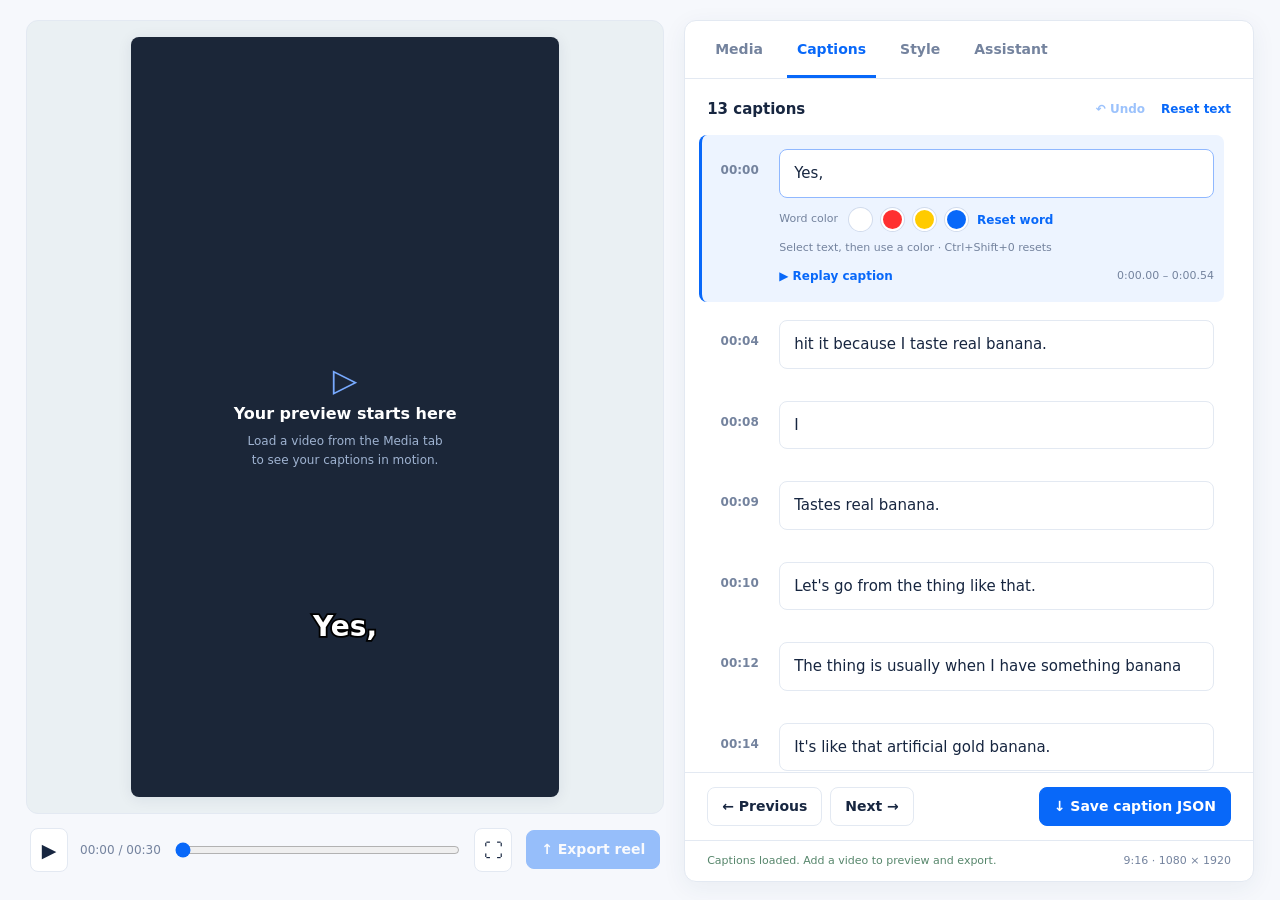
==== commit 8781d22a: "Complete the Caption Studio UI port" ====
--- a/app/index.html
+++ b/app/index.html
@@ -54,8 +54,8 @@
 </section>
 
 <section class="tab-content" id="assistant-panel" role="tabpanel" aria-labelledby="assistant-tab" hidden>
-<div class="panel-head"><h1>Assistant</h1></div>
-<div class="style-scroll"><div class="assistant-frame"><strong>NebulaOne</strong><p>Loads the first time you open this section.</p></div></div>
+<div class="panel-head"><h1>Assistant</h1><a class="assistant-link" href="https://cs.nebulaone.ai/public-chat/orchestr8/true" target="_blank" rel="noopener noreferrer">Open in new tab ↗</a></div>
+<div class="style-scroll assistant-scroll"><div class="assistant-frame" id="assistant-frame"><div class="assistant-placeholder"><strong>NebulaOne</strong><p>Opening the Raw to Reels assistant…</p></div></div></div>
 </section>
 
 <footer class="footer"><span id="status" role="status"></span><span>9:16 · 1080 × 1920</span></footer>
@@ -64,7 +64,7 @@
 </div>
 </main>
 
-<div class="export-state" id="export-state" role="dialog" aria-modal="true" aria-labelledby="export-state-title" hidden><div><div id="export-form"><strong id="export-state-title">Export reel</strong><p>Give this reel a name. It becomes the filename of your download.</p><label class="export-field" for="export-title">Title</label><input id="export-title" type="text" autocomplete="off" spellcheck="false"><p class="muted export-meta" id="export-meta">9:16 · 1080 × 1920</p><div class="export-actions"><button type="button" id="export-cancel">Cancel</button><button type="button" class="primary" id="export-go">↑ Export reel</button></div></div><div id="export-progress" hidden><strong>Recording your reel</strong><p>Recording happens in real time. Keep this tab open until your download begins.</p><progress id="export-meter" value="0" max="1"></progress><p class="muted export-meta" id="export-elapsed"></p></div></div></div>
+<div class="export-state" id="export-state" role="dialog" aria-modal="true" aria-labelledby="export-state-title" aria-describedby="export-description" hidden><div><div id="export-form"><strong id="export-state-title">Export reel</strong><p id="export-description">Give this reel a name. It becomes the filename of your download.</p><label class="export-field" for="export-title">Title</label><input id="export-title" type="text" autocomplete="off" spellcheck="false" maxlength="100"><p class="muted export-meta" id="export-meta">9:16 · 1080 × 1920</p><div class="export-actions"><button type="button" id="export-cancel">Cancel</button><button type="button" class="primary" id="export-go">↑ Export reel</button></div></div><div id="export-progress" hidden><strong>Recording your reel</strong><p>Recording happens in real time. Keep this tab open until your download begins.</p><progress id="export-meter" value="0" max="1" aria-label="Export progress"></progress><p class="muted export-meta" id="export-elapsed" aria-live="polite"></p></div></div></div>
 
 <script defer src="js/dom.js"></script>
 <script defer src="js/state.js"></script>
--- a/app/css/studio.css
+++ b/app/css/studio.css
@@ -90,25 +90,33 @@
 .library-actions button,.library-actions .file{flex:1 1 0;min-width:0;min-height:32px;padding:6px 10px;font-size:12px}
 .library-actions button.icon{flex:0 0 32px;width:32px;padding:0;font-size:15px}
 .library-empty{grid-column:1/-1;border:1px dashed var(--line);border-radius:var(--radius);padding:22px 16px;text-align:center;color:var(--muted);font-size:12px;line-height:1.7}
-.assistant-frame{border:1px solid var(--line);border-radius:var(--radius);background:var(--bg);min-height:280px;display:flex;flex-direction:column;align-items:center;justify-content:center;gap:8px;text-align:center;padding:24px;color:var(--muted);margin-top:4px}
+.assistant-scroll{display:flex;flex-direction:column}
+.assistant-frame{border:1px solid var(--line);border-radius:var(--radius);background:var(--bg);min-height:420px;display:flex;flex:1;flex-direction:column;align-items:center;justify-content:center;gap:8px;text-align:center;padding:24px;color:var(--muted);margin-top:4px;overflow:hidden}
+.assistant-frame[data-loaded=true]{padding:0;align-items:stretch}
+.assistant-frame iframe{display:block;width:100%;height:100%;min-height:420px;border:0;background:white}
+.assistant-placeholder{display:flex;flex-direction:column;align-items:center;gap:8px}
 .assistant-frame strong{color:var(--ink);font-size:15px;font-weight:600}
 .assistant-frame p{font-size:13px;max-width:240px;margin:0}
+.assistant-link{font-size:12px;color:var(--accent);text-decoration:none}
+.assistant-link:hover{text-decoration:underline}
 
 .footer{min-width:0;flex-wrap:wrap;border-top:1px solid var(--line);padding:12px 22px;font-size:11px;display:flex;justify-content:space-between;gap:10px;color:var(--muted)}
 #status{color:#56866b;overflow:hidden;text-overflow:ellipsis;white-space:nowrap}
 #status.error{color:#a5413d}
 
 .export-state{position:fixed;inset:0;background:#15264088;display:grid;place-items:center;z-index:20}
+.export-state[hidden]{display:none}
 .export-state>div{background:white;padding:30px;border-radius:14px;width:360px;box-shadow:var(--shadow)}
 .export-state p{margin:0;font-size:13px;color:var(--muted);line-height:1.6}
 .export-state strong{display:block;font-size:16px;font-weight:600;color:var(--ink);margin-bottom:6px}
 .export-state progress{width:100%;height:5px;margin:16px 0 4px;accent-color:var(--accent);display:block}
 .export-state .export-field{display:block;font-size:12px;font-weight:550;color:var(--ink);margin:18px 0 6px}
 .export-state input[type=text]{width:100%;border:1px solid var(--line);border-radius:8px;padding:10px 12px;color:var(--ink);background:white}
+.export-state input[type=text]:focus-visible{outline:2px solid var(--accent);outline-offset:2px}
 .export-state .export-meta{font-size:11px;margin-top:10px}
 .export-actions{display:flex;justify-content:flex-end;gap:10px;margin-top:22px}
 
 @media(max-height:760px){.workspace{height:100%;padding-top:14px}.panel-head{padding-top:12px;padding-bottom:10px}.tabs button{padding-top:13px;padding-bottom:10px}.cue{padding-top:10px;padding-bottom:10px}}
 @media(max-width:1000px){.workspace{padding:16px}.panels{gap:14px;grid-template-columns:minmax(0,1fr) minmax(0,1fr)}}
 @media(max-width:850px){.workspace{padding:12px;gap:10px}.panels{gap:10px}.panel-head{padding:12px}.caption-list{padding:0 6px 8px}.cue{grid-template-columns:38px minmax(0,1fr);gap:6px;padding:10px 6px}.text-box{font-size:14px;padding:10px}.editor-nav,.footer{padding:10px 12px}.editor-nav button{font-size:12px;padding:7px 9px}.stage-wrap{padding:10px}.playrow{gap:7px;flex-wrap:wrap}.playrow input{min-width:60px}.style-scroll{padding:4px 12px 16px}.style-grid{gap:16px 12px}.tabs{padding:0 8px;gap:2px}.tabs button{padding:12px 8px 10px;font-size:12px}.video-library{grid-template-columns:1fr}.video-still{height:76px}.presets{gap:8px}.preset-art{height:40px}.export-state>div{width:calc(100vw - 32px);max-width:360px;padding:22px}}
-@media(max-height:560px){.workspace{padding:8px;gap:6px}.stage-wrap{padding:6px}.sequence-head,.sequence{display:none}.playrow{padding:7px 0}.panel-head,.editor-nav,.footer{padding:8px 10px}.tabs button{padding:9px}.cue{padding-top:8px;padding-bottom:8px}.preset-art{height:32px}.preset-sub{display:none}.preset-name{padding-bottom:7px}.placeholder .glyph{font-size:24px}.assistant-frame{min-height:180px;padding:16px}}
+@media(max-height:560px){.workspace{padding:8px;gap:6px}.stage-wrap{padding:6px}.sequence-head,.sequence{display:none}.playrow{padding:7px 0}.panel-head,.editor-nav,.footer{padding:8px 10px}.tabs button{padding:9px}.cue{padding-top:8px;padding-bottom:8px}.preset-art{height:32px}.preset-sub{display:none}.preset-name{padding-bottom:7px}.placeholder .glyph{font-size:24px}.assistant-frame,.assistant-frame iframe{min-height:180px}.assistant-frame{padding:16px}.assistant-frame[data-loaded=true]{padding:0}}
